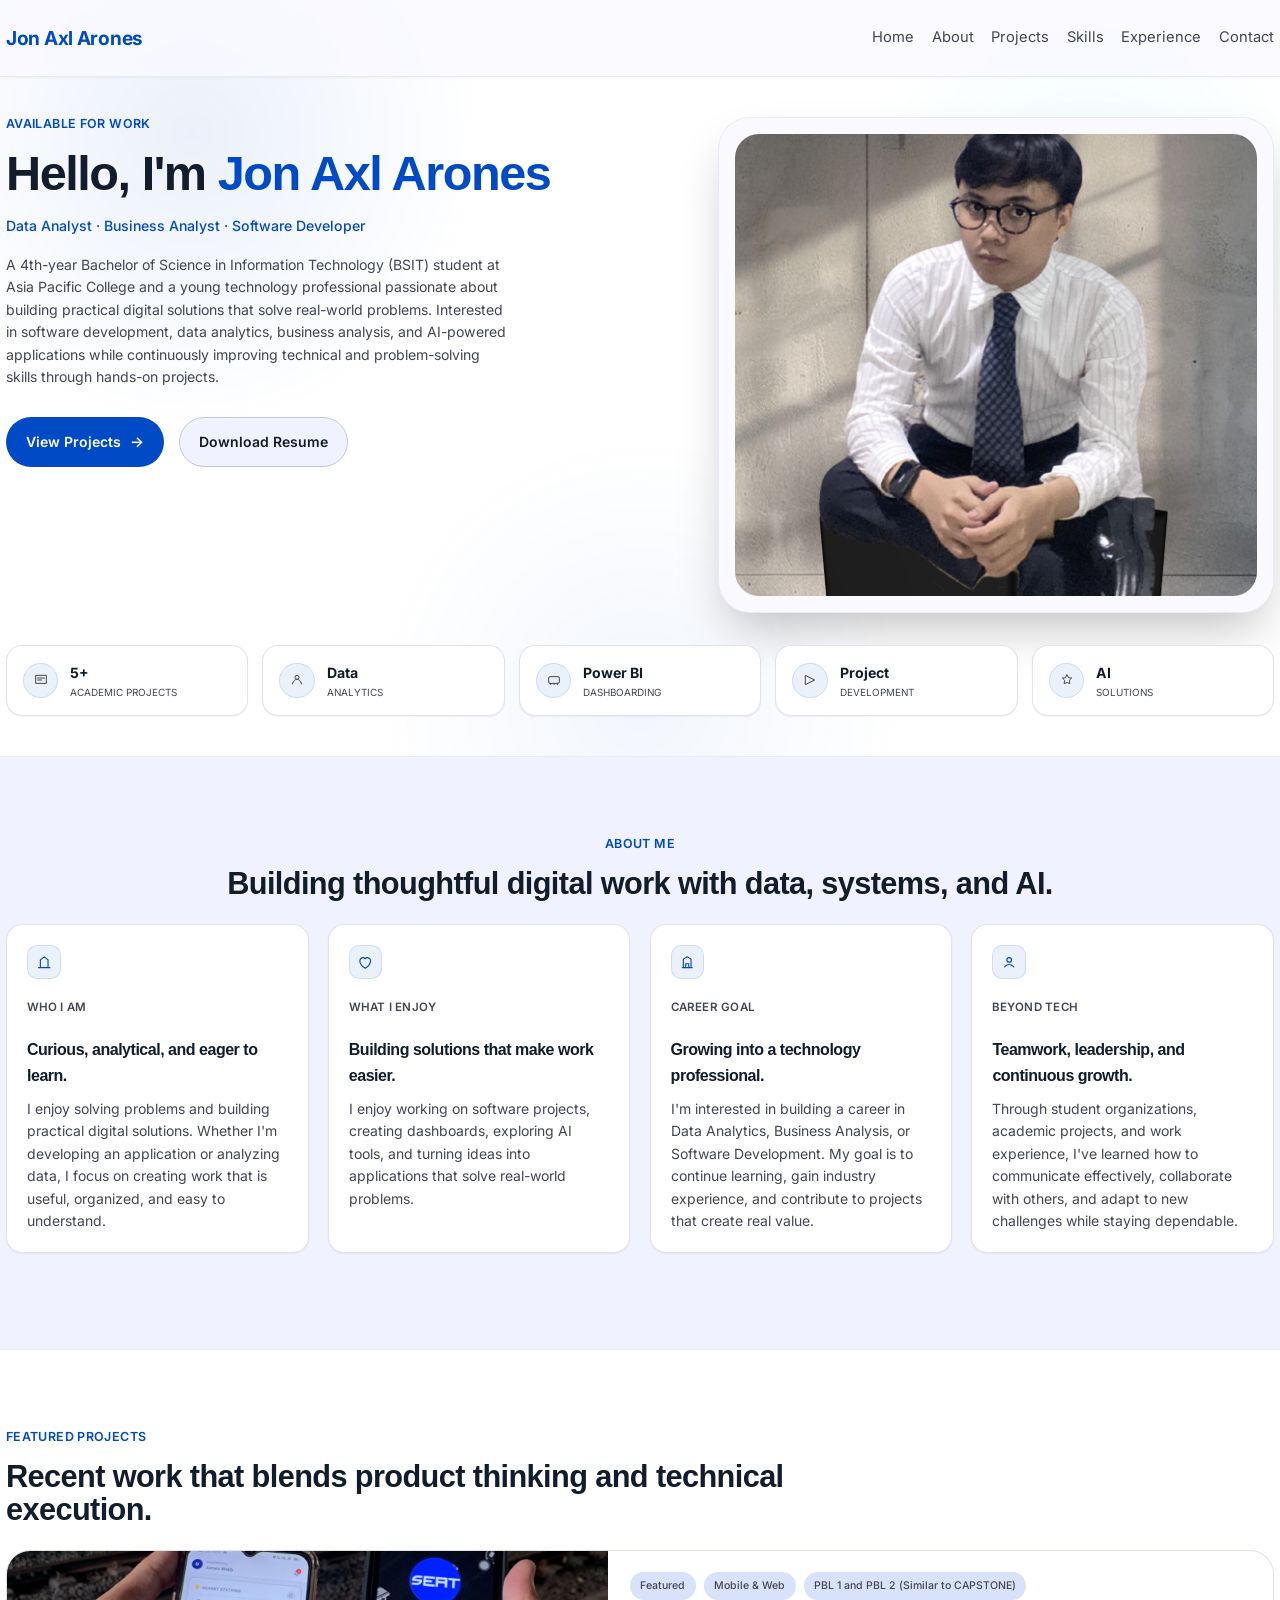
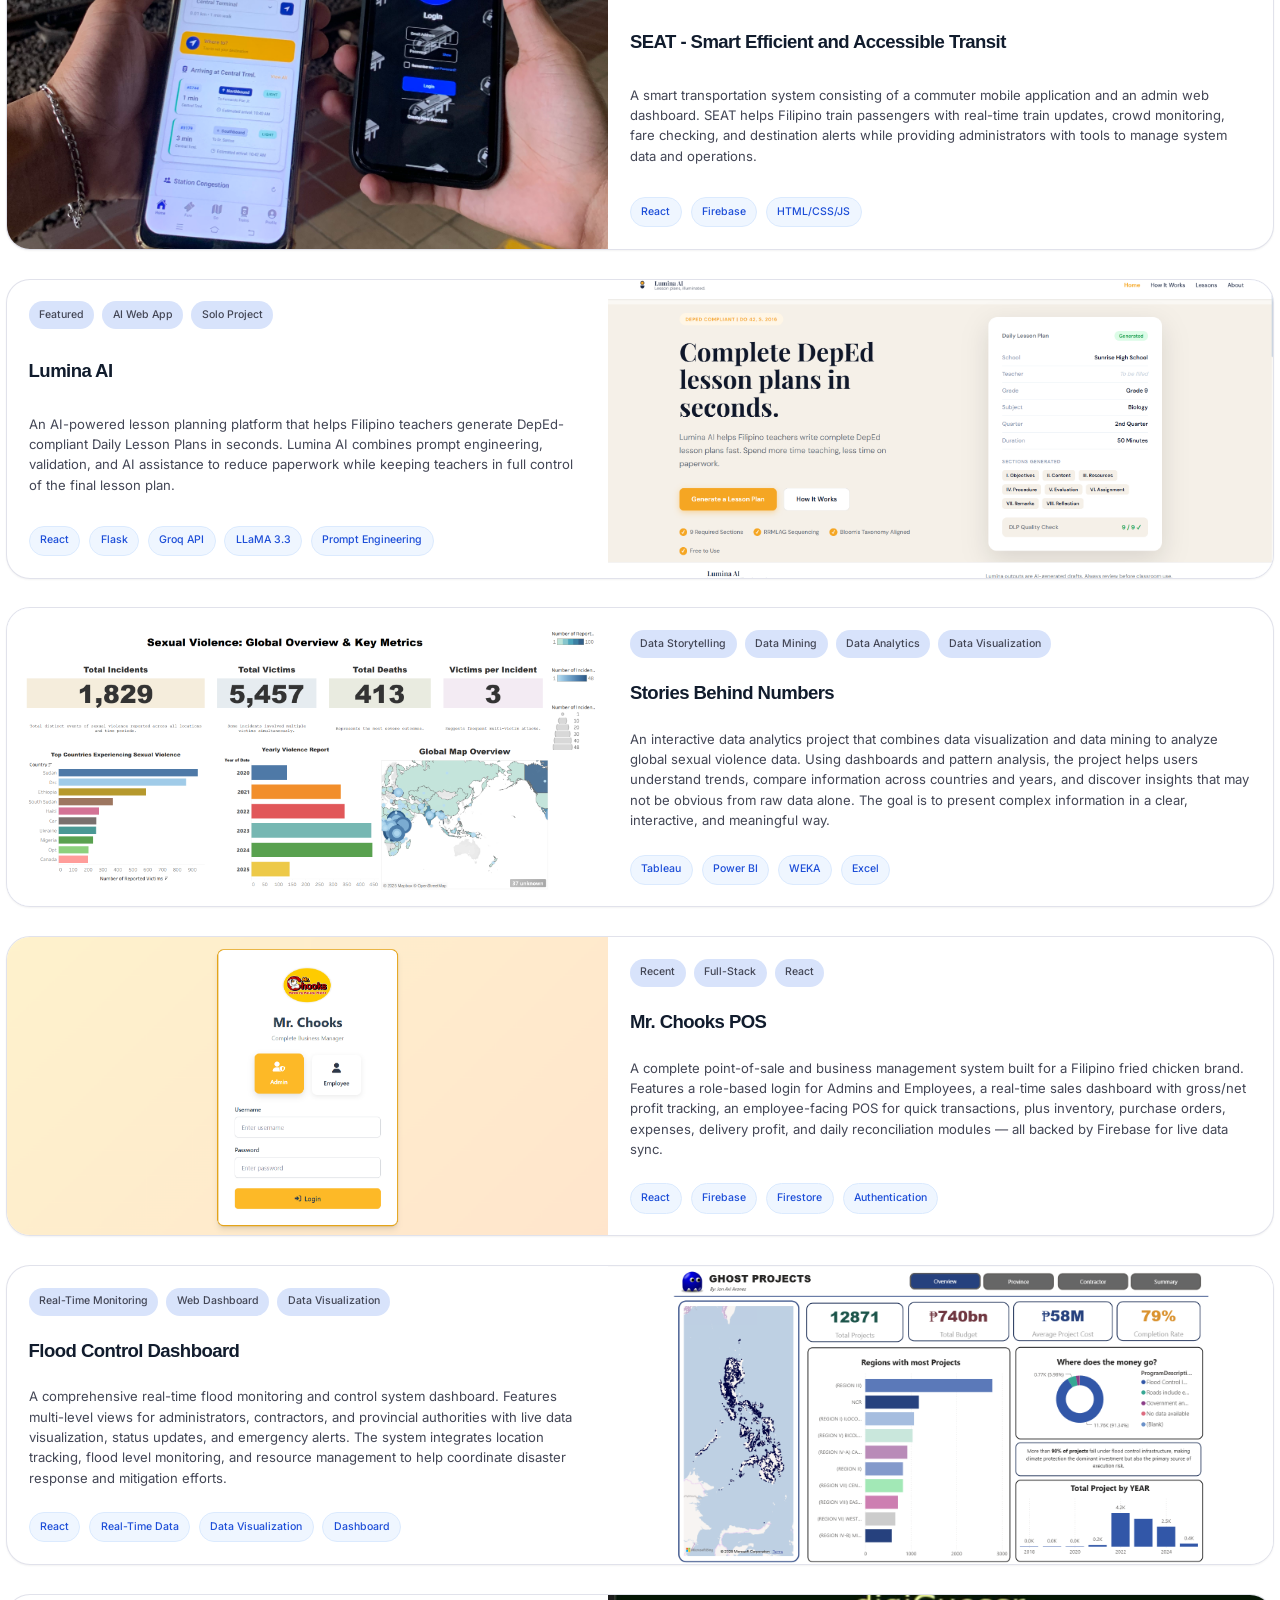
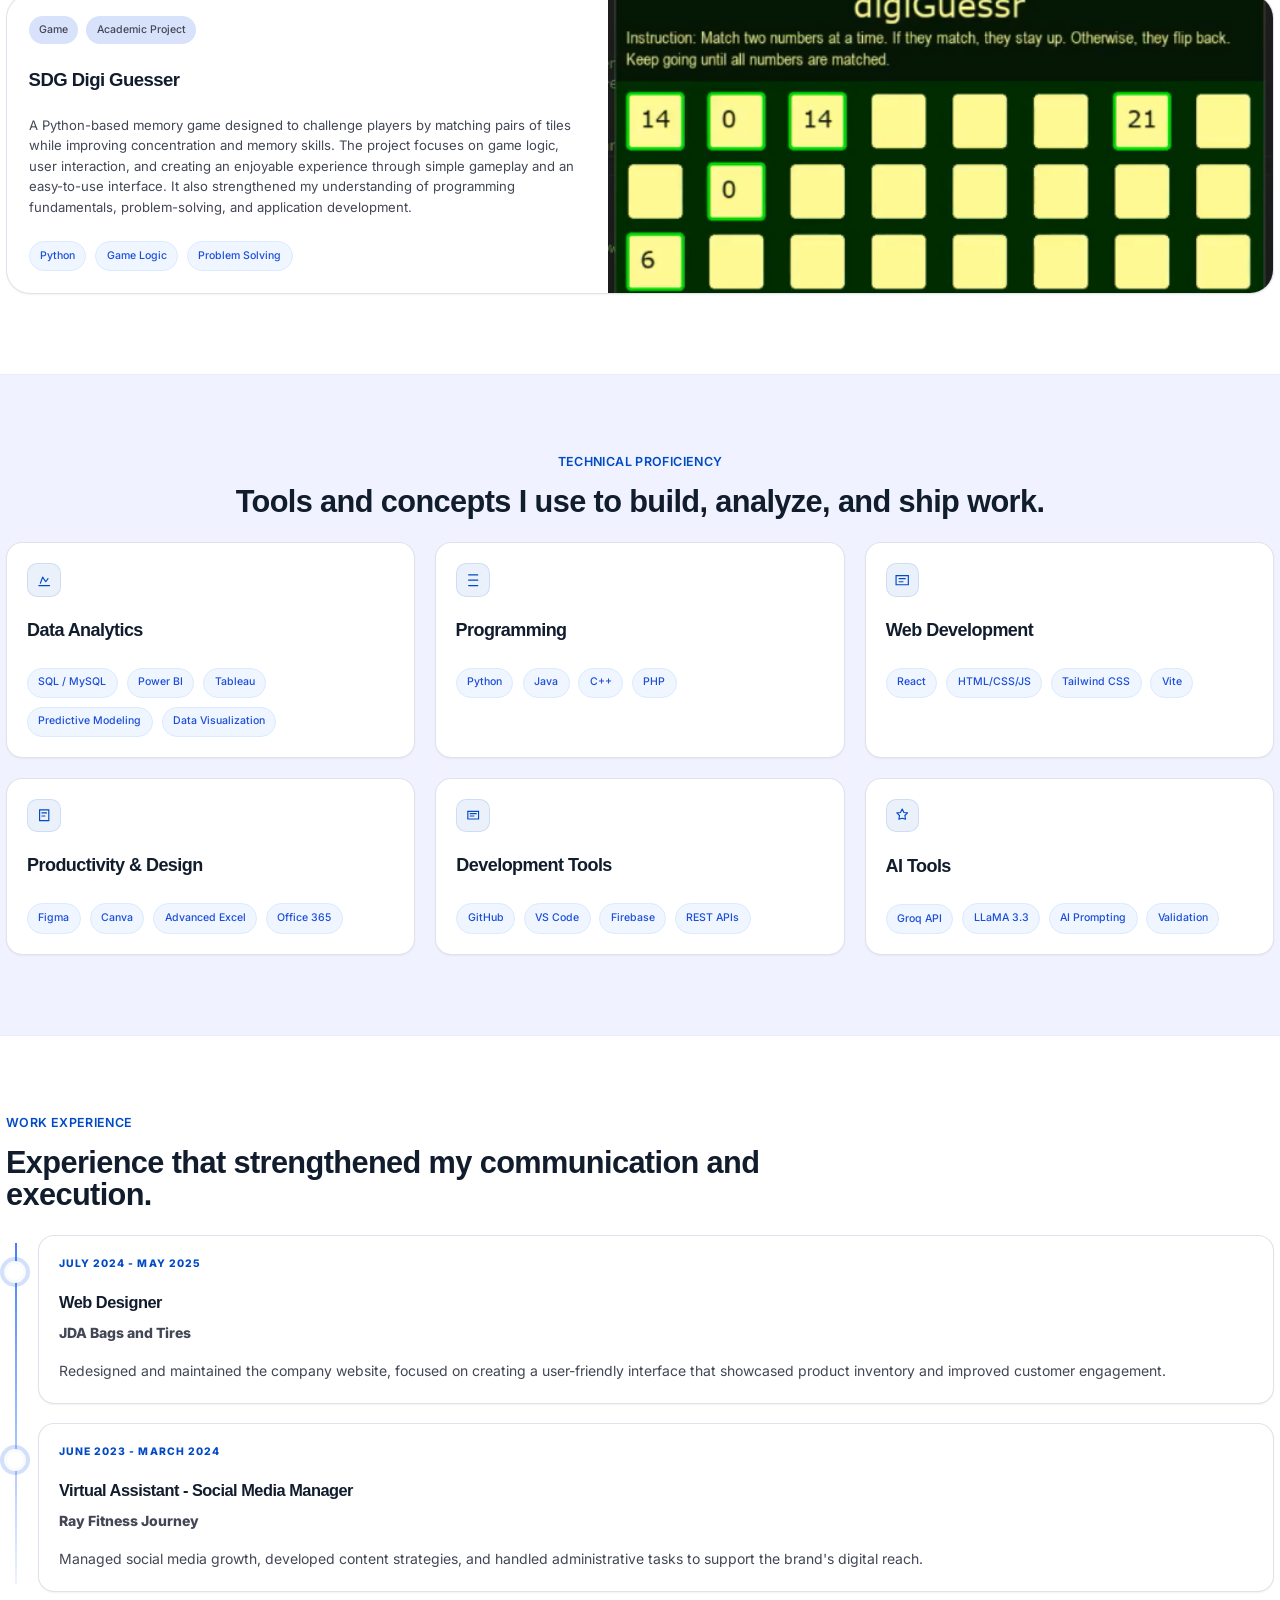
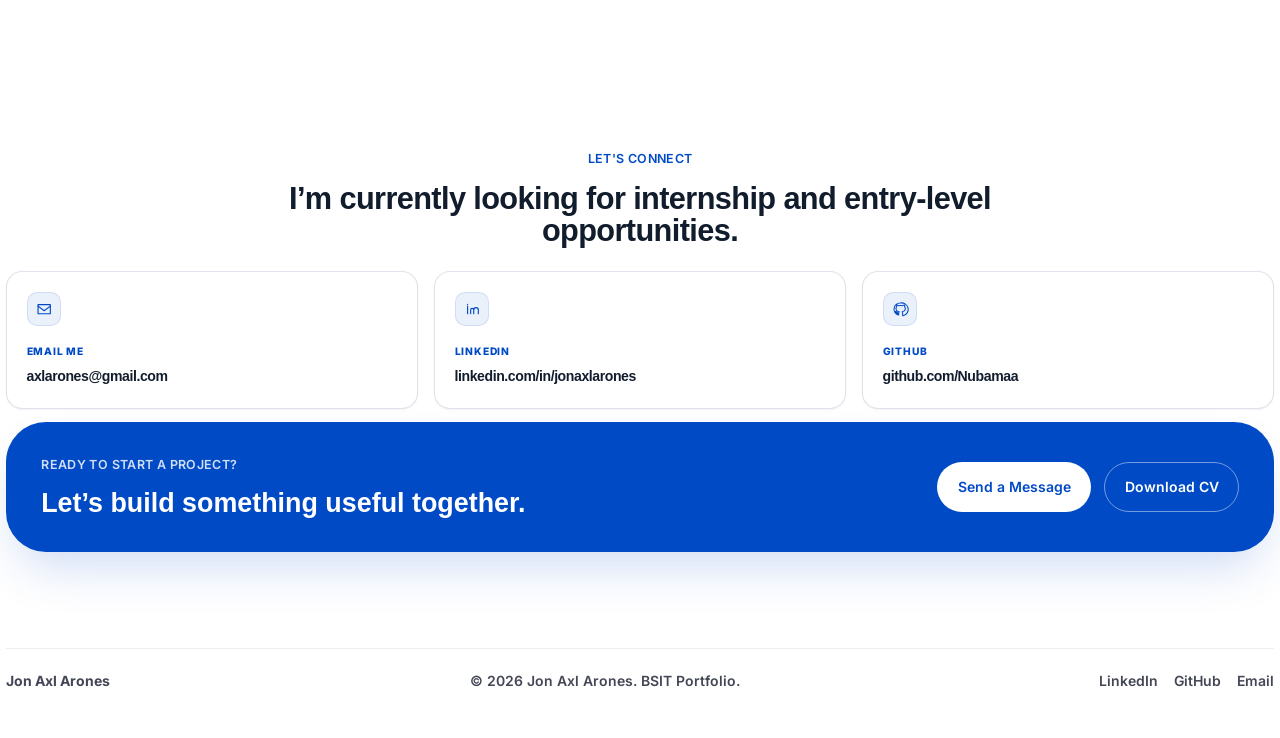
==== axlitoos/index.html @ c9c3e7b0 "Initial portfolio upload" ====
<html lang="en"><head>
    <meta charset="UTF-8">
    <meta name="viewport" content="width=device-width, initial-scale=1.0">
    <title>Jon Axl Arones | Portfolio</title>
    <meta name="description" content="Jon Axl Arones portfolio featuring projects, experience, skills, and contact details.">
    <link rel="preconnect" href="https://fonts.googleapis.com">
    <link rel="preconnect" href="https://fonts.gstatic.com" crossorigin="">
    <link href="https://fonts.googleapis.com/css2?family=Inter:wght@400;500;600;700;800&amp;display=swap" rel="stylesheet">
    <link rel="icon" href="data:image/svg+xml,&lt;svg xmlns='http://www.w3.org/2000/svg' viewBox='0 0 100 100'&gt;&lt;rect x='14' y='14' width='72' height='72' rx='18' fill='%23165dff'/&gt;&lt;path d='M32 62c0-11 7-19 18-19 8 0 15 4 18 11l-11 4c-1.2-3-3.9-5-7.8-5-5.8 0-9.7 4.4-9.7 9.9 0 5.7 4 9.8 10.2 9.8 3.7 0 6.9-1.5 8.8-4.6l10 4.8c-3.8 7-11.1 10.8-19.1 10.8-11.6 0-18.4-8.1-18.4-21.1z' fill='white'/&gt;&lt;/svg&gt;">
    <link rel="stylesheet" href="Layouts/styles.css?v=3">
    <style>
        .section {
            padding: 5rem 0 !important;
        }

        .hero {
            padding-top: 2.5rem !important;
            padding-bottom: 2.5rem !important;
        }

        .hero-stats .stat-card {
            flex-direction: row !important;
            align-items: center !important;
            gap: 0.75rem !important;
        }

        .hero-stats .mini-icon {
            margin: 0 !important;
            flex-shrink: 0 !important;
        }

        .hero-stats .mini-icon svg {
            width: 1rem !important;
            height: 1rem !important;
            display: block;
            margin: 0 auto;
            transform: translateY(0.50rem);
        }

        .info-card,
        .detail-panel,
        .skill-card,
        .contact-card {
            display: flex !important;
            flex-direction: column !important;
            align-items: flex-start !important;
        }

        .card-icon {
            width: 2.1rem !important;
            height: 2.1rem !important;
            border-radius: 10px !important;
            margin: 0 0 0.75rem 0 !important;
            align-self: flex-start !important;
        }

        .info-card .card-icon,
        .detail-panel .card-icon,
        .skill-card .card-icon,
        .contact-card .card-icon {
            margin-bottom: 0.75rem !important;
        }
    </style>
</head>
<body>
<div class="page-bg"></div>

<header class="site-header">
    <div class="container header-bar">
        <a class="brand" href="#home">Jon Axl Arones</a>
        <button class="menu-button" aria-label="Toggle navigation" aria-expanded="false" aria-controls="primary-nav">Menu</button>
        <nav class="site-nav" id="primary-nav">
            <a href="#home">Home</a>
            <a href="#about">About</a>
            <a href="#projects">Projects</a>
            <a href="#skills">Skills</a>
            <a href="#experience">Experience</a>
            <a href="#contact">Contact</a>
        </nav>
    </div>
</header>

<main>
    <section class="hero section" id="home">
        <div class="container hero-grid">
            <div class="hero-copy">
                <p class="eyebrow">Available for Work</p>
                <h1>Hello, I'm <span>Jon Axl Arones</span></h1>
                <p class="hero-track">Data Analyst · Business Analyst · Software Developer</p>
                <p class="hero-summary">A 4th-year Bachelor of Science in Information Technology (BSIT) student at Asia Pacific College and a young technology professional passionate about building practical digital solutions that solve real-world problems. Interested in software development, data analytics, business analysis, and AI-powered applications while continuously improving technical and problem-solving skills through hands-on projects.</p>
                <div class="hero-actions">
                    <a class="button button-primary" href="#projects">
                        <span>View Projects</span>
                        <span class="button-icon" aria-hidden="true">→</span>
                    </a>
                    <a class="button button-secondary" href="files/Arones, Jon Axl [Resume].pdf" target="_blank" rel="noreferrer">Download Resume</a>
                </div>
            </div>

            <div class="hero-visual">
                <div class="hero-photo-card">
                    <img src="assets/profile.png" alt="Portrait of Jon Axl Arones">
                </div>
            </div>
        </div>

        <div class="container hero-stats">
            <article class="stat-card">
                <span class="mini-icon" aria-hidden="true">
                    <svg viewBox="0 0 24 24"><path d="M4 5h16v12H4z" fill="none" stroke="currentColor" stroke-width="1.5"></path><path d="M7 9h10M7 12h6" stroke="currentColor" stroke-width="1.5" stroke-linecap="round"></path></svg>
                </span>
                <div class="stat-copy"><strong>5+</strong><span>Academic Projects</span></div>
            </article>
            <article class="stat-card">
                <span class="mini-icon" aria-hidden="true">
                    <svg viewBox="0 0 24 24"><path d="M5 18c2-5 4-7 7-7s5 2 7 7" fill="none" stroke="currentColor" stroke-width="1.5" stroke-linecap="round"></path><circle cx="12" cy="8" r="3" fill="none" stroke="currentColor" stroke-width="1.5"></circle></svg>
                </span>
                <div class="stat-copy"><strong>Data</strong><span>Analytics</span></div>
            </article>
            <article class="stat-card">
                <span class="mini-icon" aria-hidden="true">
                    <svg viewBox="0 0 24 24"><rect x="4" y="7" width="16" height="10" rx="2" fill="none" stroke="currentColor" stroke-width="1.5"></rect><path d="M7 17v2M12 17v2M17 17v2" stroke="currentColor" stroke-width="1.5" stroke-linecap="round"></path></svg>
                </span>
                <div class="stat-copy"><strong>Power BI</strong><span>Dashboarding</span></div>
            </article>
            <article class="stat-card">
                <span class="mini-icon" aria-hidden="true">
                    <svg viewBox="0 0 24 24"><path d="M5 19V5l14 7z" fill="none" stroke="currentColor" stroke-width="1.5" stroke-linejoin="round"></path></svg>
                </span>
                <div class="stat-copy"><strong>Project</strong><span>Development</span></div>
            </article>
            <article class="stat-card">
                <span class="mini-icon" aria-hidden="true">
                    <svg viewBox="0 0 24 24"><path d="M12 4l2.2 4.5L19 9l-3.5 3.4.8 4.9L12 15.9 7.7 17.3l.8-4.9L5 9l4.8-.5z" fill="none" stroke="currentColor" stroke-width="1.5" stroke-linejoin="round"></path></svg>
                </span>
                <div class="stat-copy"><strong>AI</strong><span>Solutions</span></div>
            </article>
        </div>
    </section>

    <section class="section section-muted" id="about">
        <div class="container">
            <div class="section-heading centered">
                <p class="eyebrow">About Me</p>
                <h2>Building thoughtful digital work with data, systems, and AI.</h2>
            </div>

            <div class="about-grid">
                <article class="info-card">
                    <span class="card-icon" aria-hidden="true"><svg viewBox="0 0 24 24"><path d="M4 19h16M7 19V9l5-4 5 4v10" fill="none" stroke="currentColor" stroke-width="1.5" stroke-linejoin="round"></path></svg></span>
                    <p class="card-kicker">Who I Am</p>
                    <h3>Curious, analytical, and eager to learn.</h3>
                    <p>I enjoy solving problems and building practical digital solutions. Whether I'm developing an application or analyzing data, I focus on creating work that is useful, organized, and easy to understand.</p>
                </article>
                <article class="info-card">
                    <span class="card-icon" aria-hidden="true"><svg viewBox="0 0 24 24"><path d="M12 20s-7-4.5-7-10a4 4 0 0 1 7-2.5A4 4 0 0 1 19 10c0 5.5-7 10-7 10z" fill="none" stroke="currentColor" stroke-width="1.5" stroke-linejoin="round"></path></svg></span>
                    <p class="card-kicker">What I Enjoy</p>
                    <h3>Building solutions that make work easier.</h3>
                    <p>I enjoy working on software projects, creating dashboards, exploring AI tools, and turning ideas into applications that solve real-world problems.</p>
                </article>
                <article class="info-card">
                    <span class="card-icon" aria-hidden="true"><svg viewBox="0 0 24 24"><path d="M5 19h14M7 19V8l5-3 5 3v11" fill="none" stroke="currentColor" stroke-width="1.5" stroke-linejoin="round"></path><path d="M10 19v-5h4v5" fill="none" stroke="currentColor" stroke-width="1.5" stroke-linecap="round"></path></svg></span>
                    <p class="card-kicker">Career Goal</p>
                    <h3>Growing into a technology professional.</h3>
                    <p>I'm interested in building a career in Data Analytics, Business Analysis, or Software Development. My goal is to continue learning, gain industry experience, and contribute to projects that create real value.</p>
                </article>
                <article class="info-card">
                    <span class="card-icon" aria-hidden="true"><svg viewBox="0 0 24 24"><path d="M6 18c2-2 4-3 6-3s4 1 6 3" fill="none" stroke="currentColor" stroke-width="1.5" stroke-linecap="round"></path><circle cx="12" cy="9" r="3" fill="none" stroke="currentColor" stroke-width="1.5"></circle></svg></span>
                    <p class="card-kicker">Beyond Tech</p>
                    <h3>Teamwork, leadership, and continuous growth.</h3>
                    <p>Through student organizations, academic projects, and work experience, I've learned how to communicate effectively, collaborate with others, and adapt to new challenges while staying dependable.</p>
                </article>
            </div>

        </div>
    </section>

    <section class="section" id="projects">
        <div class="container">
            <div class="section-heading section-heading-row">
                <div>
                    <p class="eyebrow">Featured Projects</p>
                    <h2>Recent work that blends product thinking and technical execution.</h2>
                </div>
            </div>

            <div class="project-stack">
                <article class="project-card">
                    <button class="project-media project-media-button project-media-seat" type="button" data-full-image="assets/project-seat.jpg" data-gallery="assets/project-seat.jpg,assets/SEAT_ADMIN_DASHBOARD.png,assets/SEAT_ADMIN_INSIGHTS.png,assets/SEAT_ADMIN_REPORTS.png,assets/SEAT_USERS_APP.png" aria-label="Open full SEAT project image">
                        <img src="assets/project-seat.jpg" alt="SEAT project preview">
                    </button>
                    <div class="project-body">
                        <div class="project-meta">
                            <span>Featured</span>
                            <span>Mobile & Web</span>
                            <span>PBL 1 and PBL 2 (Similar to CAPSTONE)</span>
                        </div>
                        <h3>SEAT - Smart Efficient and Accessible Transit</h3>
                        <p>A smart transportation system consisting of a commuter mobile application and an admin web dashboard. SEAT helps Filipino train passengers with real-time train updates, crowd monitoring, fare checking, and destination alerts while providing administrators with tools to manage system data and operations.</p>
                        <div class="tag-row">
                            <span class="pill">React</span>
                            <span class="pill">Firebase</span>
                            <span class="pill">HTML/CSS/JS</span>
                        </div>
                    </div>
                </article>

                <article class="project-card project-card-reverse">
                    <button class="project-media project-media-button" type="button" data-full-image="assets/lumina-ai.png" data-gallery="assets/lumina-ai.png,assets/LUMINA_AI.png,assets/LUMINA_AI_LESSON_PLAN.png,assets/LUMINA_AI_PROMPT.png,assets/LUMINA.mp4" aria-label="Open full Lumina AI project image">
                        <img src="assets/lumina-ai.png" alt="Lumina AI project preview">
                    </button>
                    <div class="project-body">
                        <div class="project-meta">
                            <span>Featured</span>
                            <span>AI Web App</span>
                            <span>Solo Project</span>
                        </div>
                        <h3>Lumina AI</h3>
                        <p>An AI-powered lesson planning platform that helps Filipino teachers generate DepEd-compliant Daily Lesson Plans in seconds. Lumina AI combines prompt engineering, validation, and AI assistance to reduce paperwork while keeping teachers in full control of the final lesson plan.</p>
                        <div class="tag-row">
                            <span class="pill">React</span>
                            <span class="pill">Flask</span>
                            <span class="pill">Groq API</span>
                            <span class="pill">LLaMA 3.3</span>
                            <span class="pill">Prompt Engineering</span>
                        </div>
                    </div>
                </article>

                <article class="project-card">
                    <button class="project-media project-media-button" type="button" data-full-image="assets/stories-behind-numbers.png" data-gallery="assets/stories-behind-numbers.png,assets/Stories Behind Numbers Page 2.png" aria-label="Open full Stories Behind Numbers project image">
                        <img src="assets/stories-behind-numbers.png" alt="Stories Behind Numbers dashboard preview">
                    </button>
                    <div class="project-body">
                        <div class="project-meta">
                            <span>Data Storytelling</span>
                            <span>Data Mining</span>
                            <span>Data Analytics</span>
                            <span>Data Visualization</span>
                        </div>
                        <h3>Stories Behind Numbers</h3>
                        <p>An interactive data analytics project that combines data visualization and data mining to analyze global sexual violence data. Using dashboards and pattern analysis, the project helps users understand trends, compare information across countries and years, and discover insights that may not be obvious from raw data alone. The goal is to present complex information in a clear, interactive, and meaningful way.</p>
                        <div class="tag-row">
                            <span class="pill">Tableau</span>
                            <span class="pill">Power BI</span>
                            <span class="pill">WEKA</span>
                            <span class="pill">Excel</span>
                        </div>
                    </div>
                </article>

                <article class="project-card">
                    <button class="project-media project-media-button" type="button" data-full-image="assets/mr-chooks.png" data-gallery="assets/mr-chooks.png,assets/MR. CHOOKS ADMIN.png,assets/MR. CHOOKS EMPLOYEE POS.png" aria-label="Open full Mr. Chooks POS project image">
                        <img src="assets/mr-chooks.png" alt="Mr. Chooks POS login preview">
                    </button>
                    <div class="project-body">
                        <div class="project-meta">
                            <span>Recent</span>
                            <span>Full-Stack</span>
                            <span>React</span>
                        </div>
                        <h3>Mr. Chooks POS</h3>
                        <p>A complete point-of-sale and business management system built for a Filipino fried chicken brand. Features a role-based login for Admins and Employees, a real-time sales dashboard with gross/net profit tracking, an employee-facing POS for quick transactions, plus inventory, purchase orders, expenses, delivery profit, and daily reconciliation modules — all backed by Firebase for live data sync.</p>
                        <div class="tag-row">
                            <span class="pill">React</span>
                            <span class="pill">Firebase</span>
                            <span class="pill">Firestore</span>
                            <span class="pill">Authentication</span>
                        </div>
                    </div>
                </article>

                <article class="project-card project-card-reverse">
                    <button class="project-media project-media-button" type="button" data-full-image="assets/FLOOD_CONTROL_DASHBOARD.png" data-gallery="assets/FLOOD_CONTROL_DASHBOARD.png,assets/FLOOD_CONTROL_DASHBOARD_SUMMARY.png,assets/FLOOD_CONTROL_DASHBOARD_PROVINCE.png,assets/FLOOD_CONTROL_DASHBOARD_CONTRACTORS.png,assets/FLOOD_CONTROL_DASHBOARD_DEMO.mp4" aria-label="Open full Flood Control Dashboard project image">
                        <img src="assets/FLOOD_CONTROL_DASHBOARD.png" alt="Flood Control Dashboard preview">
                    </button>
                    <div class="project-body">
                        <div class="project-meta">
                            <span>Real-Time Monitoring</span>
                            <span>Web Dashboard</span>
                            <span>Data Visualization</span>
                        </div>
                        <h3>Flood Control Dashboard</h3>
                        <p>A comprehensive real-time flood monitoring and control system dashboard. Features multi-level views for administrators, contractors, and provincial authorities with live data visualization, status updates, and emergency alerts. The system integrates location tracking, flood level monitoring, and resource management to help coordinate disaster response and mitigation efforts.</p>
                        <div class="tag-row">
                            <span class="pill">React</span>
                            <span class="pill">Real-Time Data</span>
                            <span class="pill">Data Visualization</span>
                            <span class="pill">Dashboard</span>
                        </div>
                    </div>
                </article>

                <article class="project-card project-card-reverse">
                    <button class="project-media project-media-button" type="button" data-full-image="assets/digiGuesser.png" aria-label="Open full SDG Digi Guesser project image">
                        <img src="assets/digiGuesser.png" alt="SDG Digi Guesser preview">
                    </button>
                    <div class="project-body">
                        <div class="project-meta">
                            <span>Game</span>
                            <span>Academic Project</span>
                        </div>
                        <h3>SDG Digi Guesser</h3>
                        <p>A Python-based memory game designed to challenge players by matching pairs of tiles while improving concentration and memory skills. The project focuses on game logic, user interaction, and creating an enjoyable experience through simple gameplay and an easy-to-use interface. It also strengthened my understanding of programming fundamentals, problem-solving, and application development.</p>
                        <div class="tag-row">
                            <span class="pill">Python</span>
                            <span class="pill">Game Logic</span>
                            <span class="pill">Problem Solving</span>
                        </div>
                    </div>
                </article>
            </div>
        </div>
    </section>

    <section class="section section-muted" id="skil    ls">
        <div class="container">
            <div class="section-heading centered">
                <p class="eyebrow">Technical Proficiency</p>
                <h2>Tools and concepts I use to build, analyze, and ship work.</h2>
            </div>

            <div class="skills-grid">
                <article class="skill-card">
                    <span class="card-icon" aria-hidden="true"><svg viewBox="0 0 24 24"><path d="M5 19h14M7 16l3-8 4 6 3-4" fill="none" stroke="currentColor" stroke-width="1.5" stroke-linecap="round" stroke-linejoin="round"></path></svg></span>
                    <h3>Data Analytics</h3>
                    <div class="tag-row">
                        <span class="pill">SQL / MySQL</span>
                        <span class="pill">Power BI</span>
                        <span class="pill">Tableau</span>
                        <span class="pill">Predictive Modeling</span>
                        <span class="pill">Data Visualization</span>
                    </div>
                </article>
                <article class="skill-card">
                    <span class="card-icon" aria-hidden="true"><svg viewBox="0 0 24 24"><path d="M6 5h12M6 12h12M6 19h12" fill="none" stroke="currentColor" stroke-width="1.5" stroke-linecap="round"></path></svg></span>
                    <h3>Programming</h3>
                    <div class="tag-row">
                        <span class="pill">Python</span>
                        <span class="pill">Java</span>
                        <span class="pill">C++</span>
                        <span class="pill">PHP</span>
                    </div>
                </article>
                <article class="skill-card">
                    <span class="card-icon" aria-hidden="true"><svg viewBox="0 0 24 24"><path d="M4 6h16v12H4z" fill="none" stroke="currentColor" stroke-width="1.5"></path><path d="M8 10h8M8 14h5" stroke="currentColor" stroke-width="1.5" stroke-linecap="round"></path></svg></span>
                    <h3>Web Development</h3>
                    <div class="tag-row">
                        <span class="pill">React</span>
                        <span class="pill">HTML/CSS/JS</span>
                        <span class="pill">Tailwind CSS</span>
                        <span class="pill">Vite</span>
                    </div>
                </article>
                <article class="skill-card">
                    <span class="card-icon" aria-hidden="true"><svg viewBox="0 0 24 24"><path d="M6 5h12v14H6z" fill="none" stroke="currentColor" stroke-width="1.5"></path><path d="M9 9h6M9 13h4" stroke="currentColor" stroke-width="1.5" stroke-linecap="round"></path></svg></span>
                    <h3>Productivity &amp; Design</h3>
                    <div class="tag-row">
                        <span class="pill">Figma</span>
                        <span class="pill">Canva</span>
                        <span class="pill">Advanced Excel</span>
                        <span class="pill">Office 365</span>
                    </div>
                </article>
                <article class="skill-card">
                    <span class="card-icon" aria-hidden="true"><svg viewBox="0 0 24 24"><path d="M5 7h14v10H5z" fill="none" stroke="currentColor" stroke-width="1.5"></path><path d="M8 10h8M8 13h5" stroke="currentColor" stroke-width="1.5" stroke-linecap="round"></path></svg></span>
                    <h3>Development Tools</h3>
                    <div class="tag-row">
                        <span class="pill">GitHub</span>
                        <span class="pill">VS Code</span>
                        <span class="pill">Firebase</span>
                        <span class="pill">REST APIs</span>
                    </div>
                </article>
                <article class="skill-card">
                    <span class="card-icon" aria-hidden="true"><svg viewBox="0 0 24 24"><path d="M12 4l2.2 4.5L19 9l-3.5 3.4.8 4.9L12 15.9 7.7 17.3l.8-4.9L5 9l4.8-.5z" fill="none" stroke="currentColor" stroke-width="1.5" stroke-linejoin="round"></path></svg></span>
                    <h3>AI Tools</h3>
                    <div class="tag-row">
                        <span class="pill">Groq API</span>
                        <span class="pill">LLaMA 3.3</span>
                        <span class="pill">AI Prompting</span>
                        <span class="pill">Validation</span>
                    </div>
                </article>
            </div>
        </div>
    </section>

    <section class="section" id="experience">
        <div class="container">
            <div class="section-heading">
                <p class="eyebrow">Work Experience</p>
                <h2>Experience that strengthened my communication and execution.</h2>
            </div>

            <div class="timeline">
                <article class="timeline-item">
                    <span class="timeline-date">July 2024 - May 2025</span>
                    <h3>Web Designer</h3>
                    <p class="timeline-company">JDA Bags and Tires</p>
                    <p>Redesigned and maintained the company website, focused on creating a user-friendly interface that showcased product inventory and improved customer engagement.</p>
                </article>
                <article class="timeline-item">
                    <span class="timeline-date">June 2023 - March 2024</span>
                    <h3>Virtual Assistant - Social Media Manager</h3>
                    <p class="timeline-company">Ray Fitness Journey</p>
                    <p>Managed social media growth, developed content strategies, and handled administrative tasks to support the brand's digital reach.</p>
                </article>
            </div>
        </div>
    </section>

    <section class="section section-contact" id="contact">
        <div class="container">
            <div class="section-heading centered">
                <p class="eyebrow">Let's Connect</p>
                <h2>I’m currently looking for internship and entry-level opportunities.</h2>
            </div>

            <div class="contact-grid">
                <a class="contact-card" href="mailto:axlarones@gmail.com">
                    <span class="card-icon" aria-hidden="true"><svg viewBox="0 0 24 24"><path d="M4 6h16v12H4z" fill="none" stroke="currentColor" stroke-width="1.5" stroke-linejoin="round"></path><path d="M4 8l8 6 8-6" fill="none" stroke="currentColor" stroke-width="1.5" stroke-linecap="round" stroke-linejoin="round"></path></svg></span>
                    <span class="contact-label">Email Me</span>
                    <strong>axlarones@gmail.com</strong>
                </a>
                <a class="contact-card" href="www.linkedin.com/in/axlitoos" target="_blank" rel="noreferrer">
                    <span class="card-icon" aria-hidden="true"><svg viewBox="0 0 24 24"><path d="M6 8v10M6 5.5v.5M10 18v-5a2 2 0 0 1 4 0v5M14 13.5c0-1.9 1-3.5 3-3.5 2.1 0 3 1.6 3 3.5V18" fill="none" stroke="currentColor" stroke-width="1.5" stroke-linecap="round" stroke-linejoin="round"></path></svg></span>
                    <span class="contact-label">LinkedIn</span>
                    <strong>linkedin.com/in/jonaxlarones</strong>
                </a>
                <a class="contact-card" href="https://github.com/Nubamaa" target="_blank" rel="noreferrer">
                    <span class="card-icon" aria-hidden="true"><svg viewBox="0 0 24 24"><path d="M12 4a8 8 0 0 0-2.5 15.6c.4.1.6-.2.6-.4v-1.4c-2.6.6-3.1-1.1-3.1-1.1-.4-.9-1-1.2-1-1.2-.8-.6.1-.6.1-.6.9.1 1.4.9 1.4.9.8 1.4 2.1 1 2.6.8.1-.6.3-1 .6-1.2-2.1-.2-4.2-1-4.2-4.5 0-1 .4-1.8 1-2.4-.1-.2-.4-1 .1-2 0 0 .8-.3 2.6.9a9 9 0 0 1 4.8 0c1.8-1.2 2.6-.9 2.6-.9.5 1 .2 1.8.1 2 .6.6 1 1.4 1 2.4 0 3.5-2.1 4.3-4.2 4.5.3.3.7.9.7 1.9v2.9c0 .2.2.5.6.4A8 8 0 0 0 12 4z" fill="none" stroke="currentColor" stroke-width="1.4" stroke-linejoin="round"></path></svg></span>
                    <span class="contact-label">GitHub</span>
                    <strong>github.com/Nubamaa</strong>
                </a>
            </div>

            <div class="cta-banner">
                <div>
                    <p class="eyebrow eyebrow-light">Ready to start a project?</p>
                    <h3>Let’s build something useful together.</h3>
                </div>
                <div class="cta-actions">
                    <a class="button button-light" href="mailto:axlarones@gmail.com">Send a Message</a>
                    <a class="button button-outline-light" href="files/Arones, Jon Axl [Resume].pdf" target="_blank" rel="noreferrer">Download CV</a>
                </div>
            </div>
        </div>
    </section>
</main>

<footer class="site-footer">
    <div class="container footer-bar">
        <strong>Jon Axl Arones</strong>
        <p>© 2026 Jon Axl Arones. BSIT Portfolio.</p>
        <div class="footer-links">
            <a href="https://www.linkedin.com/in/jonaxlarones" target="_blank" rel="noreferrer">LinkedIn</a>
            <a href="https://github.com/Nubamaa" target="_blank" rel="noreferrer">GitHub</a>
            <a href="mailto:axlarones@gmail.com">Email</a>
        </div>
    </div>
</footer>

<div class="image-modal" id="imageModal" aria-hidden="true">
    <button class="image-modal-backdrop" type="button" aria-label="Close image preview"></button>
    <div class="image-modal-dialog" role="dialog" aria-modal="true" aria-label="Project image preview">
        <button class="image-modal-close" type="button" aria-label="Close image preview">Close</button>
        <button class="image-modal-nav image-modal-nav-prev" type="button" aria-label="Previous image">&#10094;</button>
        <div class="image-modal-media">
            <img id="imageModalImg" alt="Project image preview">
            <video id="imageModalVideo" controls playsinline preload="metadata" hidden></video>
        </div>
        <button class="image-modal-nav image-modal-nav-next" type="button" aria-label="Next image">&#10095;</button>
    </div>
</div>

<script>
    const menuButton = document.querySelector('.menu-button');
    const siteNav = document.querySelector('.site-nav');
    const imageModal = document.getElementById('imageModal');
    const imageModalImg = document.getElementById('imageModalImg');
    const imageModalVideo = document.getElementById('imageModalVideo');
    const projectImageButtons = document.querySelectorAll('.project-media-button');
    const imageModalBackdrop = document.querySelector('.image-modal-backdrop');
    const imageModalClose = document.querySelector('.image-modal-close');
    const imageModalNavPrev = document.querySelector('.image-modal-nav-prev');
    const imageModalNavNext = document.querySelector('.image-modal-nav-next');
    const imageModalState = {
        images: [],
        index: 0
    };

    const closeImageModal = () => {
        if (!imageModal) {
            return;
        }
        if (imageModalVideo) {
            imageModalVideo.pause();
            imageModalVideo.removeAttribute('src');
            imageModalVideo.load();
            imageModalVideo.hidden = true;
        }
        if (imageModalImg) {
            imageModalImg.removeAttribute('src');
            imageModalImg.hidden = false;
        }
        imageModal.classList.remove('is-open');
        imageModal.setAttribute('aria-hidden', 'true');
        imageModalState.images = [];
        imageModalState.index = 0;
    };

    const updateImageModalNavigation = () => {
        if (!imageModalNavPrev || !imageModalNavNext) {
            return;
        }
        const showNavigation = imageModalState.images.length > 1;
        imageModalNavPrev.style.display = showNavigation ? 'inline-flex' : 'none';
        imageModalNavNext.style.display = showNavigation ? 'inline-flex' : 'none';
    };

    const showImageModalItem = (index) => {
        if (!imageModal || !imageModalImg) {
            return;
        }
        if (!imageModalState.images.length) {
            return;
        }
        imageModalState.index = index;
        const item = imageModalState.images[index];
        const isVideo = typeof item.src === 'string' && item.src.toLowerCase().endsWith('.mp4');

        if (isVideo) {
            if (imageModalVideo) {
                imageModalVideo.src = item.src;
                imageModalVideo.hidden = false;
                imageModalVideo.style.display = 'block';
                imageModalVideo.load();
            }
            imageModalImg.hidden = true;
            imageModalImg.style.display = 'none';
            imageModalImg.removeAttribute('src');
        } else {
            imageModalImg.src = item.src;
            imageModalImg.alt = item.alt || 'Project image preview';
            imageModalImg.classList.remove('is-cropped');
            imageModalImg.style.objectPosition = 'center center';
            imageModalImg.hidden = false;
            imageModalImg.style.display = 'block';
            if (imageModalVideo) {
                imageModalVideo.pause();
                imageModalVideo.removeAttribute('src');
                imageModalVideo.hidden = true;
                imageModalVideo.style.display = 'none';
                imageModalVideo.load();
            }
        }
        imageModal.classList.add('is-open');
        imageModal.setAttribute('aria-hidden', 'false');
        updateImageModalNavigation();
    };

    const openImageModal = (src, alt, options = {}) => {
        if (!imageModal || !imageModalImg) {
            return;
        }
        const images = options.images && options.images.length
            ? options.images
            : [{ src, alt }];
        imageModalState.images = images;
        imageModalState.index = 0;
        showImageModalItem(0);
    };

    const showNextImage = () => {
        if (!imageModalState.images.length) {
            return;
        }
        const nextIndex = (imageModalState.index + 1) % imageModalState.images.length;
        showImageModalItem(nextIndex);
    };

    const showPreviousImage = () => {
        if (!imageModalState.images.length) {
            return;
        }
        const previousIndex = (imageModalState.index - 1 + imageModalState.images.length) % imageModalState.images.length;
        showImageModalItem(previousIndex);
    };

    if (menuButton && siteNav) {
        menuButton.addEventListener('click', () => {
            const isOpen = siteNav.classList.toggle('is-open');
            menuButton.setAttribute('aria-expanded', String(isOpen));
        });

        siteNav.querySelectorAll('a').forEach((link) => {
            link.addEventListener('click', () => {
                siteNav.classList.remove('is-open');
                menuButton.setAttribute('aria-expanded', 'false');
            });
        });
    }

    projectImageButtons.forEach((button) => {
        button.addEventListener('click', () => {
            const image = button.querySelector('img');
            const imageAlt = image ? image.alt : 'Project image preview';
            const galleryValue = button.dataset.gallery || button.dataset.images;
            const imageSources = galleryValue
                ? galleryValue.split(',').map((value) => value.trim()).filter(Boolean).map((src) => ({ src, alt: imageAlt }))
                : [];
            openImageModal(
                button.dataset.fullImage || image?.getAttribute('src') || '',
                imageAlt,
                { images: imageSources.length ? imageSources : [{ src: button.dataset.fullImage || image?.getAttribute('src') || '', alt: imageAlt }] }
            );
        });
    });

    if (imageModalBackdrop) {
        imageModalBackdrop.addEventListener('click', closeImageModal);
    }

    if (imageModalClose) {
        imageModalClose.addEventListener('click', closeImageModal);
    }

    if (imageModalNavPrev) {
        imageModalNavPrev.addEventListener('click', showPreviousImage);
    }

    if (imageModalNavNext) {
        imageModalNavNext.addEventListener('click', showNextImage);
    }

    document.addEventListener('keydown', (event) => {
        if (event.key === 'Escape') {
            closeImageModal();
        } else if (event.key === 'ArrowRight') {
            showNextImage();
        } else if (event.key === 'ArrowLeft') {
            showPreviousImage();
        }
    });
</script>

<script>
    (function() {
        if (!window.EventSource) return;

        var source = new EventSource('/livereload');
        source.onmessage = function(event) {
            if (event.data !== 'reload') return;

            // Force reload of local images by appending a cache-busting param
            document.querySelectorAll('img').forEach(function(img) {
                try {
                    var src = img.getAttribute('src');
                    if (!src) return;
                    // only cache-bust same-origin or relative URLs
                    if (/^https?:\/\//i.test(src) && src.indexOf(window.location.origin) !== 0) return;
                    var u = new URL(src, window.location.href);
                    u.searchParams.set('_lr', Date.now());
                    img.src = u.toString();
                } catch (e) {
                    // ignore
                }
            });

            // Then navigate to the page with a cache-busting param to force reload of other assets
            try {
                var pageUrl = new URL(window.location.href);
                pageUrl.searchParams.set('_lr', Date.now());
                window.location.href = pageUrl.toString();
            } catch (e) {
                window.location.reload();
            }
        };

        source.onerror = function() {
            console.warn('Live reload connection lost.');
        };
    })();
</script>
</body></html>
---- axlitoos/Layouts/styles.css ----
* {
    box-sizing: border-box;
    margin: 0;
    padding: 0;
}

:root {
    --bg: #f8fafc;
    --bg-alt: #f0f3ff;
    --surface: #ffffff;
    --surface-strong: #f9f9ff;
    --text: #111c2d;
    --muted: #434655;
    --line: rgba(195, 198, 215, 0.3);
    --primary: #004ac6;
    --primary-dark: #003aa0;
    --shadow: 0 1px 2px rgba(0, 0, 0, 0.05);
    --radius-xl: 40px;
    --radius-lg: 24px;
    --radius-md: 16px;
    --radius-sm: 12px;
}
html {
    scroll-behavior: smooth;
}

body {
    font-family: 'Inter', sans-serif;
    color: var(--text);
    margin: 0 0 0.85rem 0;
    font-size: 14px;
    line-height: 1.6;
    overflow-x: hidden;
}

img {
    display: block;
    max-width: 100%;
}

a {
    color: inherit;
    text-decoration: none;
}

.container {
    width: min(1280px, calc(100% - 0.75rem));
    margin: 0 auto;
}

.page-bg {
    position: fixed;
    inset: 0;
    pointer-events: none;
    z-index: 0;
    background: radial-gradient(circle at 15% 15%, rgba(0, 74, 198, 0.08), transparent 22%),
                radial-gradient(circle at 85% 22%, rgba(87, 223, 254, 0.08), transparent 18%),
                radial-gradient(circle at 50% 78%, rgba(0, 74, 198, 0.05), transparent 28%);
}

.site-header,
.section,
.site-footer {
    position: relative;
    z-index: 1;
}

.site-header {
    position: sticky;
    top: 0;
    backdrop-filter: blur(6px);
    background: rgba(249, 249, 255, 0.8);
    border-bottom: 1px solid rgba(195, 198, 215, 0.3);
    box-shadow: 0 1px 2px rgba(0, 0, 0, 0.05);
    z-index: 20;
}
.section {
    padding: 5rem 0;
    scroll-margin-top: 7.5rem;
}
.hero {
    padding-top: 2.5rem;
    padding-bottom: 2.5rem;
}

.header-bar {
    min-height: 76px;
    display: flex;
    align-items: center;
    gap: 1rem;
}

.brand {
    font-family: 'Inter', sans-serif;
    font-size: 1.2rem;
    font-weight: 700;
    letter-spacing: -0.015em;
    white-space: nowrap;
    color: var(--primary);
}

.site-nav {
    margin-left: auto;
    display: flex;
    align-items: center;
    gap: 1.1rem;
    color: var(--muted);
    font-weight: 400;
}

.site-nav a {
    font-size: 0.92rem;
}

.site-nav a {
    position: relative;
    padding: 0.35rem 0;
}

.site-nav a::after {
    content: '';
    position: absolute;
    left: 0;
    bottom: 0;
    width: 100%;
    height: 2px;
    background: var(--primary);
    transform: scaleX(0);
    transform-origin: left;
    transition: transform 0.2s ease;
}

.site-nav a:hover,
.site-nav a:focus-visible {
    color: var(--text);
}

.site-nav a:hover::after,
.site-nav a:focus-visible::after {
    transform: scaleX(1);
}

.menu-button {
    display: none;
    margin-left: auto;
    border: 1px solid var(--line);
    background: var(--surface-strong);
    color: var(--text);
    border-radius: 999px;
    padding: 0.55rem 0.9rem;
    font: inherit;
    font-weight: 600;
}
.info-card,
.detail-panel,
.skill-card,
.timeline-item,
.contact-card {
    display: flex;
    flex-direction: column;
    align-items: flex-start;
    gap: 0.45rem;
    padding: 1.25rem;
    background: var(--surface);
    border: 1px solid rgba(195, 198, 215, 0.5);
    border-radius: var(--radius-md);
    box-shadow: var(--shadow);
    backdrop-filter: blur(12px);
}

.section-muted {
    background: var(--bg-alt);
    border-top: 1px solid rgba(195, 198, 215, 0.18);
    border-bottom: 1px solid rgba(195, 198, 215, 0.18);
}

.eyebrow {
    line-height: 1.2;
    align-items: center;
    gap: 0.5rem;
    color: var(--primary);
    font-size: 0.78rem;
    font-weight: 600;
    letter-spacing: 0.03em;
    text-transform: uppercase;
    margin-bottom: 1rem;
}

.eyebrow::before {
    content: '';
    width: 2rem;
    height: 2px;
    background: currentColor;
    border-radius: 999px;
}

.eyebrow-light {
    color: rgba(255, 255, 255, 0.82);
}

.section-heading {
    max-width: 860px;
    margin-bottom: 1.5rem;
}

.section-heading.centered {
    text-align: center;
    margin-left: auto;
    margin-right: auto;
}

.section-heading-row {
    display: flex;
    justify-content: space-between;
    align-items: end;
    gap: 1rem;
}

.section-heading h2,
.hero-copy h1,
.cta-banner h3 {
    font-family: 'Space Grotesk', sans-serif;
    line-height: 1.05;
}

.section-heading h2 {
    font-size: clamp(1.45rem, 2.4vw, 1.95rem);
    letter-spacing: -0.02em;
}

.section-link {
    color: var(--primary);
    font-weight: 800;
}

.hero {
    padding-top: 2rem;
}

.hero-grid {
    display: grid;
    grid-template-columns: 1.1fr 0.9fr;
    gap: 2rem;
    align-items: start;
}

.hero-copy h1 {
    font-size: clamp(2.8rem, 3.8vw, 3.2rem);
    letter-spacing: -0.03em;
    margin-bottom: 1rem;
}

.hero-copy h1 span {
    color: var(--primary);
}

.hero-role {
    font-size: clamp(1.4rem, 2.1vw, 1.8rem);
    font-weight: 600;
    color: var(--text);
    max-width: 22ch;
    line-height: 1.22;
}

.hero-track {
    margin-top: 0.5rem;
    color: var(--primary);
    font-weight: 500;
    font-size: 0.88rem;
}

.hero-summary {
    margin-top: 1rem;
    max-width: 56ch;
    color: var(--muted);
    font-size: 0.88rem;
    line-height: 1.6;
}

.hero-actions {
    display: flex;
    flex-wrap: wrap;
    gap: 0.9rem;
    margin-top: 1.8rem;
}

.button {
    display: inline-flex;
    align-items: center;
    justify-content: center;
    gap: 0.55rem;
    border-radius: 999px;
    padding: 0.8rem 1.2rem;
    font-weight: 600;
    border: 1px solid transparent;
    transition: transform 0.2s ease, box-shadow 0.2s ease, background 0.2s ease, color 0.2s ease;
}

.button-icon {
    display: inline-flex;
    font-size: 1.05em;
    line-height: 1;
    transition: transform 0.2s ease;
}

.button:hover .button-icon,
.button:focus-visible .button-icon {
    transform: translateX(3px);
}

.button:hover,
.button:focus-visible {
    transform: translateY(-2px);
}

.button-primary {
    color: #fff;
    background: var(--primary);
}

.button-secondary {
    color: var(--text);
    background: #f0f3ff;
    border-color: #c3c6d7;
}

.button-light {
    background: #fff;
    color: var(--primary);
}

.button-outline-light {
    color: #fff;
    border-color: rgba(255, 255, 255, 0.45);
    background: transparent;
}

.button-small {
    padding: 0.65rem 0.9rem;
    font-size: 0.85rem;
}

.hero-stats {
    display: flex;
    flex-wrap: wrap;
    align-items: stretch;
    justify-content: space-between;
    gap: 0.9rem;
    margin-top: 2rem;
}

.hero-stats .stat-card {
    flex: 1 1 220px;
    min-width: 180px;
    max-width: 260px;
}

.mini-icon,
.card-icon {
    display: inline-flex;
    align-items: center;
    justify-content: center;
    color: var(--primary);
    background: rgba(0, 74, 198, 0.08);
    border: 1px solid rgba(0, 74, 198, 0.12);
}

.mini-icon {
    width: 2.2rem;
    height: 2.2rem;
    border-radius: 999px;
    margin: 0;
    flex-shrink: 0;
}

.mini-icon svg {
    width: 1rem;
    height: 1rem;
    stroke-width: 1.5;
}

.card-icon svg {
    width: 1.15rem;
    height: 1.15rem;
    stroke-width: 1.5;
}

.card-icon {
    width: 2.1rem;
    height: 2.1rem;
    border-radius: 10px;
    margin: 0 0 0.85rem 0;
}

.stat-card,
.info-card,
.detail-panel,
.skill-card,
.project-card,
.timeline-item,
.contact-card {
    background: var(--surface);
    border: 1px solid rgba(195, 198, 215, 0.5);
    border-radius: var(--radius-md);
    box-shadow: var(--shadow);
    backdrop-filter: blur(12px);
}

.info-card,
.detail-panel,
.skill-card,
.timeline-item,
.contact-card {
    padding: 1.25rem;
}

.stat-card {
    padding: 1rem;
    display: flex;
    flex-direction: row;
    align-items: center;
    gap: 0.75rem;
}

.stat-copy {
    min-width: 0;
}

.stat-card .stat-copy {
    display: flex;
    flex-direction: column;
}

.stat-card strong,
.stat-card span {
    display: block;
}

.stat-card strong {
    display: block;
    font-family: 'Inter', sans-serif;
    font-size: 0.88rem;
    margin-bottom: 0.1rem;
}

.stat-card span {
    color: var(--muted);
    font-size: 0.62rem;
    line-height: 1.3;
    text-transform: uppercase;
}

.hero-visual {
    position: relative;
    min-height: 0;
    align-self: start;
    display: flex;
    align-items: flex-start;
}

.hero-photo-card {
    position: relative;
    display: block;
    width: 100%;
    max-width: 100%;
    aspect-ratio: 13 / 12;
    max-height: 31rem;
    min-height: 0;
    overflow: hidden;
    padding: 1rem;
    border-radius: 32px;
    background: #f9f9ff;
    border: 1px solid rgba(195, 198, 215, 0.3);
    box-shadow: 0 25px 50px -12px rgba(0, 0, 0, 0.25);
}

.hero-photo-card img {
    display: block;
    width: 100%;
    height: 100%;
    max-height: 100%;
    object-fit: cover;
    object-position: center 35%;
    border-radius: 24px;
}

.floating-badge {
    position: absolute;
    top: 1.5rem;
    left: -1rem;
    display: flex;
    align-items: center;
    gap: 0.75rem;
    padding: 0.65rem 0.9rem;
    border-radius: 12px;
    background: rgba(255, 255, 255, 0.8);
    border: 1px solid rgba(226, 232, 240, 0.8);
    box-shadow: 0 10px 15px -3px rgba(0, 0, 0, 0.1);
}

.badge-dot {
    width: 0.75rem;
    height: 0.75rem;
    border-radius: 50%;
    background: var(--primary);
    box-shadow: 0 0 0 0.45rem rgba(22, 93, 255, 0.12);
}

.floating-badge strong,
.floating-badge span {
    display: block;
}

.floating-badge strong {
    font-size: 0.68rem;
}

.floating-badge span {
    color: var(--muted);
    font-size: 0.56rem;
    font-weight: 400;
}

.about-grid {
    display: grid;
    grid-template-columns: repeat(4, minmax(0, 1fr));
    gap: 1.2rem;
    margin-bottom: 1rem;
}

.info-card,
.detail-panel,
.skill-card,
.timeline-item {
    display: flex;
    flex-direction: column;
    align-items: flex-start;
    gap: 0.45rem;
    transition: transform 0.2s ease, box-shadow 0.2s ease;
}

.info-card h3,
.detail-panel h3,
.skill-card h3,
.project-body h3,
.timeline-item h3,
.contact-card strong {
    font-family: 'Space Grotesk', sans-serif;
    letter-spacing: -0.03em;
}

.info-card h3,
.detail-panel h3,
.skill-card h3 {
    font-size: 1rem;
    margin-bottom: 0.15rem;
}

.info-card p,
.detail-panel p,
.timeline-item p,
.project-body p {
    color: var(--muted);
}

.card-kicker {
    color: var(--primary);
    font-weight: 600;
    letter-spacing: 0.02em;
    text-transform: uppercase;
    font-size: 0.72rem;
    margin-bottom: 0.85rem;
}

.about-panels {
    display: grid;
    grid-template-columns: repeat(2, minmax(0, 1fr));
    gap: 1.2rem;
}

.detail-panel-wide {
    min-height: 100%;
    grid-column: 1 / -1;
    position: relative;
    overflow: hidden;
    padding: 1.75rem;
    background: linear-gradient(180deg, rgba(255,255,255,0.98), rgba(247,249,255,0.98));
    border: 1px solid rgba(0, 74, 198, 0.12);
    box-shadow: 0 24px 60px rgba(0, 74, 198, 0.08);
}

.detail-panel-wide::before {
    content: '';
    position: absolute;
    right: -2rem;
    top: -2rem;
    width: 11rem;
    height: 11rem;
    border-radius: 50%;
    background: rgba(0, 74, 198, 0.08);
}

.detail-panel-wide::after {
    content: '';
    position: absolute;
    left: -1rem;
    bottom: -1rem;
    width: 8rem;
    height: 8rem;
    border-radius: 50%;
    background: rgba(0, 74, 198, 0.06);
}

.detail-panel-header {
    display: flex;
    align-items: flex-start;
    justify-content: space-between;
    gap: 1rem;
    margin-bottom: 1rem;
}

.detail-panel-title {
    display: flex;
    align-items: center;
    gap: 1rem;
}

.detail-panel-title .card-icon {
    width: 2.4rem;
    height: 2.4rem;
    min-width: 2.4rem;
    min-height: 2.4rem;
    border-radius: 18px;
    padding: 0.75rem;
    box-shadow: var(--shadow);
}

.detail-badge {
    display: inline-flex;
    align-items: center;
    justify-content: center;
    padding: 0.45rem 0.9rem;
    color: var(--primary);
    background: rgba(0, 74, 198, 0.08);
    border-radius: 999px;
    font-weight: 700;
    font-size: 0.85rem;
    white-space: nowrap;
}

.detail-panel-school {
    color: var(--muted);
    font-size: 0.95rem;
    margin-bottom: 0.75rem;
}

.detail-list {
    list-style: none;
    color: var(--muted);
    display: grid;
    gap: 0.7rem;
}

.detail-list li::before {
    content: '•';
    color: var(--primary);
    margin-right: 0.55rem;
}

.project-stack {
    display: grid;
    gap: 1.8rem;
}

.project-card {
    display: grid;
    grid-template-columns: 0.95fr 1.05fr;
    overflow: hidden;
    border-radius: 24px;
    min-height: 300px;
    height: 300px;
}

.project-card-reverse .project-media {
    order: 2;
}

.project-card-reverse .project-body {
    order: 1;
}

.project-media {
    min-height: 100%;
    background: #e7eeff;
    overflow: hidden;
}

.project-media-button {
    border: 0;
    padding: 0;
    display: block;
    width: 100%;
    cursor: zoom-in;
    text-align: left;
}

.project-media-button img {
    display: block;
}

.project-media img {
    width: 100%;
    height: 100%;
    min-height: 300px;
    object-fit: cover;
    object-position: center center;
}

.project-media-seat img {
    object-position: center 72%;
}

.image-modal {
    position: fixed;
    inset: 0;
    display: none;
    align-items: center;
    justify-content: center;
    padding: 1.5rem;
    z-index: 2000;
}

.image-modal.is-open {
    display: flex;
}

.image-modal-backdrop {
    position: absolute;
    inset: 0;
    border: 0;
    background: rgba(15, 23, 42, 0.72);
    cursor: zoom-out;
}

.image-modal-dialog {
    position: relative;
    z-index: 1;
    display: flex;
    align-items: center;
    justify-content: center;
    gap: 1rem;
    width: min(96vw, 1200px);
    max-height: 92vh;
    background: #fff;
    border-radius: 24px;
    padding: 1rem;
    box-shadow: 0 30px 80px rgba(0, 0, 0, 0.35);
}

.image-modal-media {
    display: flex;
    align-items: center;
    justify-content: center;
    flex: 1;
    min-width: 0;
    max-width: 100%;
}

.image-modal-dialog img,
.image-modal-dialog video {
    display: block;
    max-width: 100%;
    max-height: 88vh;
    object-fit: contain;
    border-radius: 18px;
}

.image-modal-dialog video {
    width: min(90vw, 960px);
    background: #000;
}

.image-modal-dialog video[hidden] {
    display: none !important;
}

.image-modal-nav {
    position: static;
    transform: none;
    display: inline-flex;
    align-items: center;
    justify-content: center;
    flex-shrink: 0;
    border: 0;
    border-radius: 999px;
    width: 2.75rem;
    height: 2.75rem;
    padding: 0;
    background: rgba(17, 28, 45, 0.9);
    color: #fff;
    font-size: 1.25rem;
    line-height: 1;
    cursor: pointer;
    z-index: 2;
}

.image-modal-nav-prev {
    left: auto;
}

.image-modal-nav-next {
    right: auto;
}

@media (max-width: 640px) {
    .image-modal-dialog {
        padding: 1rem;
        gap: 0.5rem;
    }

    .image-modal-nav {
        width: 2.25rem;
        height: 2.25rem;
        font-size: 1rem;
    }
}

.image-modal-close {
    position: absolute;
    top: 0.75rem;
    right: 0.75rem;
    border: 0;
    border-radius: 999px;
    padding: 0.6rem 0.9rem;
    background: rgba(17, 28, 45, 0.9);
    color: #fff;
    font: inherit;
    font-size: 0.875rem;
    cursor: pointer;
    z-index: 10;
}

@media (max-width: 768px) {
    .image-modal-dialog {
        flex-direction: column;
        padding: 2.75rem 1rem 1rem 1rem;
    }

    .image-modal-nav {
        order: -1;
        position: absolute;
        top: 0.5rem;
    }

    .image-modal-nav-prev {
        left: 0.5rem;
    }

    .image-modal-nav-next {
        right: 0.5rem;
    }
}

.project-body {
    padding: 1.35rem;
    display: flex;
    flex-direction: column;
    gap: 0.8rem;
    justify-content: space-between;
}

.project-meta {
    display: flex;
    flex-wrap: wrap;
    gap: 0.5rem;
}

.project-meta span,
.pill {
    display: inline-flex;
    align-items: center;
    border-radius: 999px;
    font-size: 0.66rem;
    font-weight: 500;
    padding: 0.35rem 0.65rem;
}

.project-meta span {
    color: var(--muted);
    background: #d8e3fb;
}

.project-body h3 {
    font-size: clamp(1rem, 1.45vw, 1.2rem);
    line-height: 1.2;
}

.project-body p {
    font-size: 0.82rem;
    line-height: 1.55;
}

.tag-row {
    display: flex;
    flex-wrap: wrap;
    gap: 0.55rem;
}

.pill {
    background: #eff6ff;
    color: #1d4ed8;
    border: 1px solid #dbeafe;
}

.project-actions,
.cta-actions {
    display: flex;
    flex-wrap: wrap;
    gap: 0.85rem;
}

.skills-grid {
    display: grid;
    grid-template-columns: repeat(3, minmax(0, 1fr));
    gap: 1.25rem;
}

.skill-card h3 {
    margin-bottom: 1rem;
    font-size: 1.125rem;
}

.timeline {
    position: relative;
    display: grid;
    gap: 1.2rem;
    padding-left: 2rem;
}

.timeline::before {
    content: '';
    position: absolute;
    left: 0.55rem;
    top: 0.5rem;
    bottom: 0.5rem;
    width: 2px;
    background: linear-gradient(180deg, rgba(22, 93, 255, 0.8), rgba(22, 93, 255, 0.08));
}

.timeline-item {
    position: relative;
}

.timeline-item::before {
    content: '';
    position: absolute;
    left: -2.18rem;
    top: 1.55rem;
    width: 1rem;
    height: 1rem;
    border-radius: 50%;
    background: #fff;
    border: 3px solid #f8fafc;
    box-shadow: 0 0 0 4px rgba(37, 99, 235, 0.2);
}

.timeline-date,
.timeline-company {
    display: block;
    margin-bottom: 0.55rem;
}

.timeline-date {
    color: var(--primary);
    font-size: 0.65rem;
    font-weight: 800;
    letter-spacing: 0.1em;
    text-transform: uppercase;
}

.timeline-company {
    color: var(--text);
    font-weight: 800;
}

.section-contact .contact-grid {
    display: grid;
    grid-template-columns: repeat(3, minmax(0, 1fr));
    gap: 1rem;
    margin-bottom: 0.85rem;
}

.contact-card {
    display: grid;
    gap: 0.35rem;
    transition: transform 0.2s ease, box-shadow 0.2s ease;
}
.contact-card:hover,
.contact-card:focus-visible,
.info-card:hover,
.detail-panel:hover,
.skill-card:hover,
.timeline-item:hover,
.project-card:hover {
    transform: translateY(-4px);
    box-shadow: 0 30px 70px rgba(43, 70, 140, 0.16);
}

.contact-label {
    color: var(--primary);
    font-weight: 800;
    text-transform: uppercase;
    letter-spacing: 0.08em;
    font-size: 0.64rem;
}

.contact-card strong {
    font-size: 0.88rem;
}

.cta-banner {
    display: flex;
    justify-content: space-between;
    align-items: center;
    gap: 1rem;
    border-radius: 40px;
    padding: 2.2rem;
    color: #fff;
    background: var(--primary);
    box-shadow: 0 25px 50px -12px rgba(0, 74, 198, 0.2);
}

.cta-banner h3 {
    font-size: clamp(1.35rem, 2.1vw, 1.8rem);
    margin-top: 0.25rem;
}

.site-footer {
    padding: 1rem 0 2rem;
}

.footer-bar {
    display: flex;
    justify-content: space-between;
    align-items: center;
    gap: 1rem;
    color: var(--muted);
    font-weight: 600;
    padding-top: 1.3rem;
    border-top: 1px solid rgba(195, 198, 215, 0.3);
}

.footer-links {
    display: flex;
    gap: 1rem;
}

@media (max-width: 1024px) {
    .hero-grid,
    .project-card,
    .skills-grid,
    .about-grid,
    .about-panels,
    .section-contact .contact-grid {
        grid-template-columns: 1fr 1fr;
    }

    .hero-grid {
        gap: 2rem;
    }

    .project-card {
        min-height: 280px;
        height: 280px;
    }

    .project-media img {
        min-height: 280px;
    }

    .hero-stats {
        display: flex;
        flex-wrap: wrap;
        gap: 0.9rem;
        margin-top: 2rem;
    }

    .about-grid {
        grid-template-columns: repeat(2, minmax(0, 1fr));
    }

    .about-panels {
        grid-template-columns: 1fr;
    }

    .project-card-reverse .project-media,
    .project-card-reverse .project-body {
        order: initial;
    }

    .cta-banner,
    .footer-bar,
    .section-heading-row {
        flex-direction: column;
        align-items: flex-start;
    }
}

@media (max-width: 768px) {
    .menu-button {
        display: inline-flex;
    }

    .site-nav {
        position: absolute;
        top: calc(100% + 0.75rem);
        left: 1rem;
        display: none;
        flex-direction: column;
        gap: 0.2rem;
        padding: 1rem;
    }

    .card-icon {
        background: rgba(255, 255, 255, 0.96);
        border: 1px solid rgba(82, 98, 146, 0.14);
        border-radius: 20px;
        box-shadow: var(--shadow);
    }

    .site-nav.is-open {
        display: flex;
    }

    .hero-grid,
    .project-card,
    .skills-grid,
    .about-grid,
    .section-contact .contact-grid {
        grid-template-columns: 1fr;
    }

    .project-card {
        min-height: auto;
        height: auto;
    }

    .project-media img {
        min-height: 240px;
    }

    .hero-stats {
        display: flex;
        flex-wrap: wrap;
        gap: 0.9rem;
        margin-top: 2rem;
    }

    .floating-badge {
        left: 0.8rem;
        top: 0.8rem;
    }

    .section {
        padding: 3.75rem 0;
    }

    .hero {
        padding-top: 2rem;
    }

    .footer-bar {
        text-align: center;
        align-items: center;
    }

    .footer-links {
        flex-wrap: wrap;
        justify-content: center;
    }
}

@media (max-width: 520px) {
    .container {
        width: min(1180px, calc(100% - 0.9rem));
    }

    .header-bar {
        min-height: 60px;
    }

    .hero-copy h1 {
        font-size: 2.15rem;
    }

    .hero-role {
        font-size: 1rem;
    }

    .hero-stats {
        display: flex;
        flex-wrap: wrap;
        gap: 0.9rem;
        margin-top: 2rem;
    }

    .section-heading h2 {
        font-size: 1.55rem;
    }

    .mini-icon {
        width: 1.8rem;
        height: 1.8rem;
    }

    .card-icon {
        width: 2.1rem;
        height: 2.1rem;
    }

    .project-media img {
        min-height: 240px;
    }

    .cta-banner {
        padding: 1.25rem;
    }
}
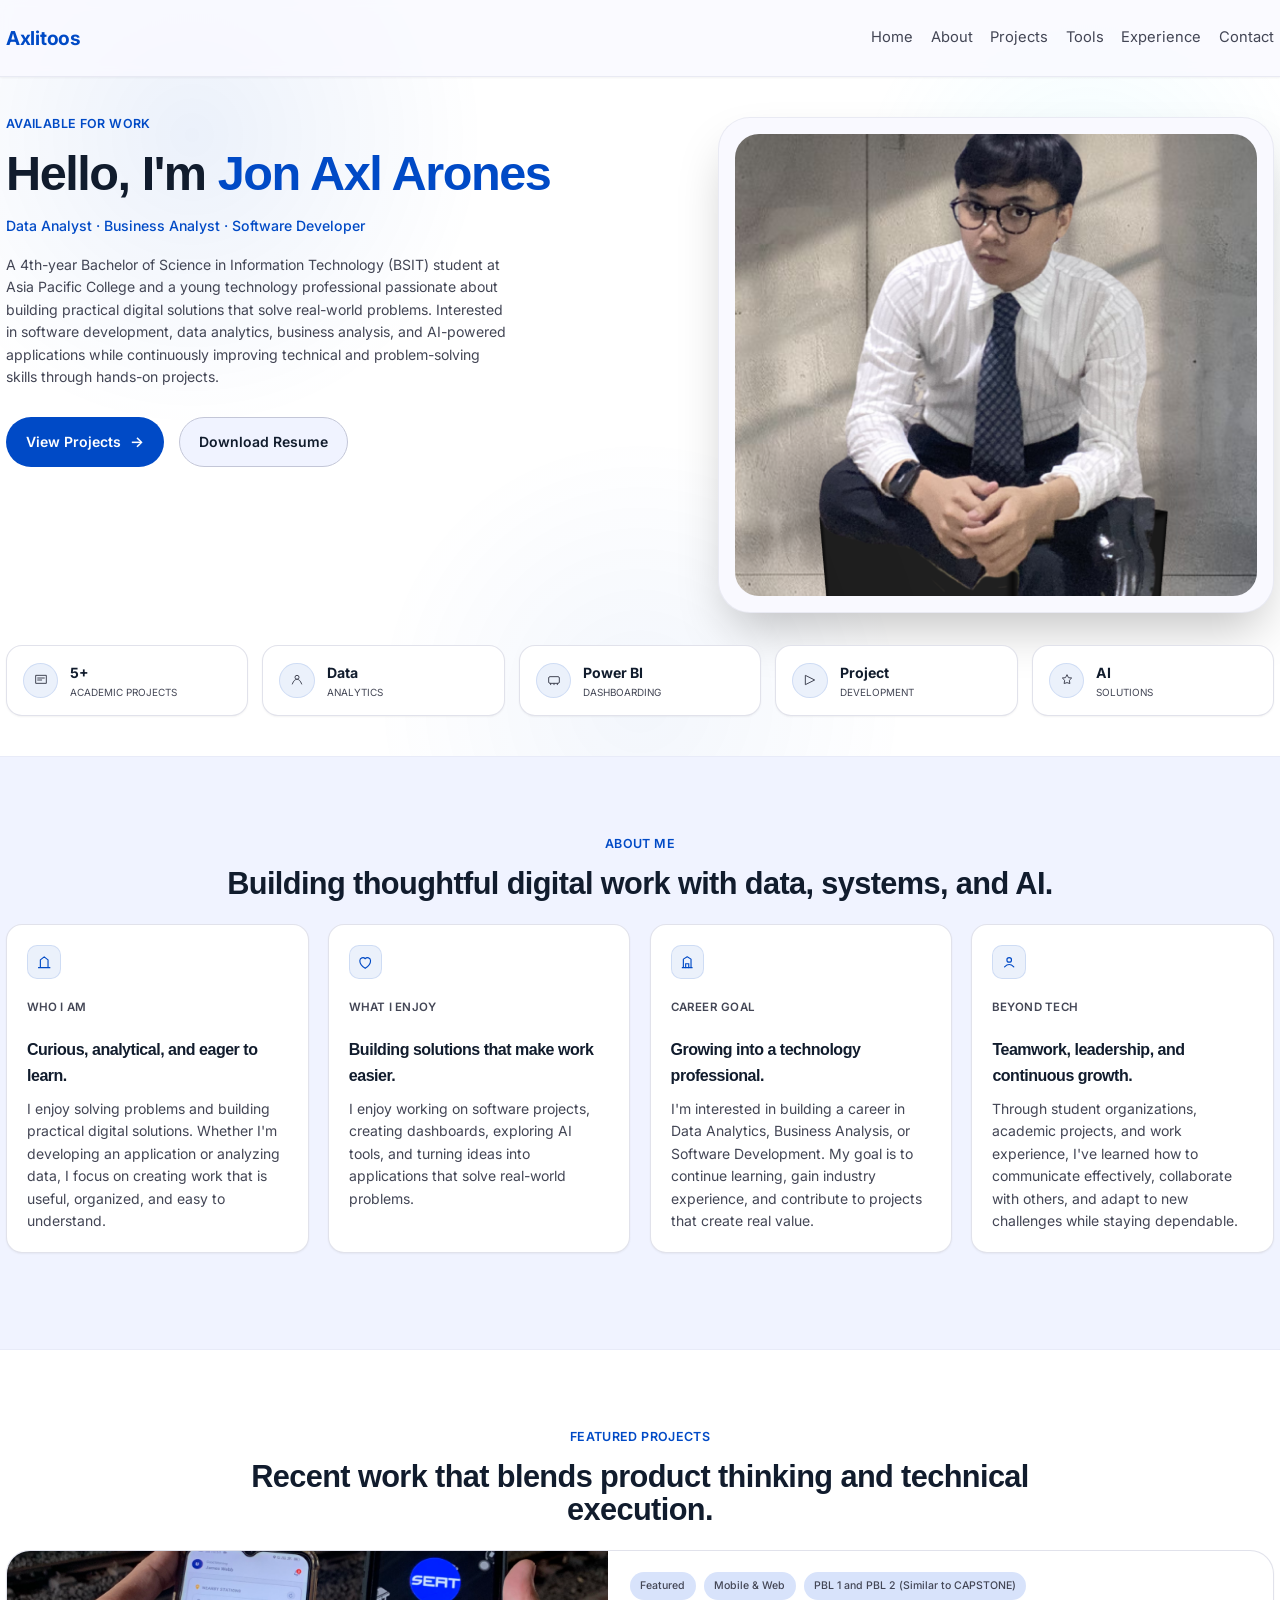
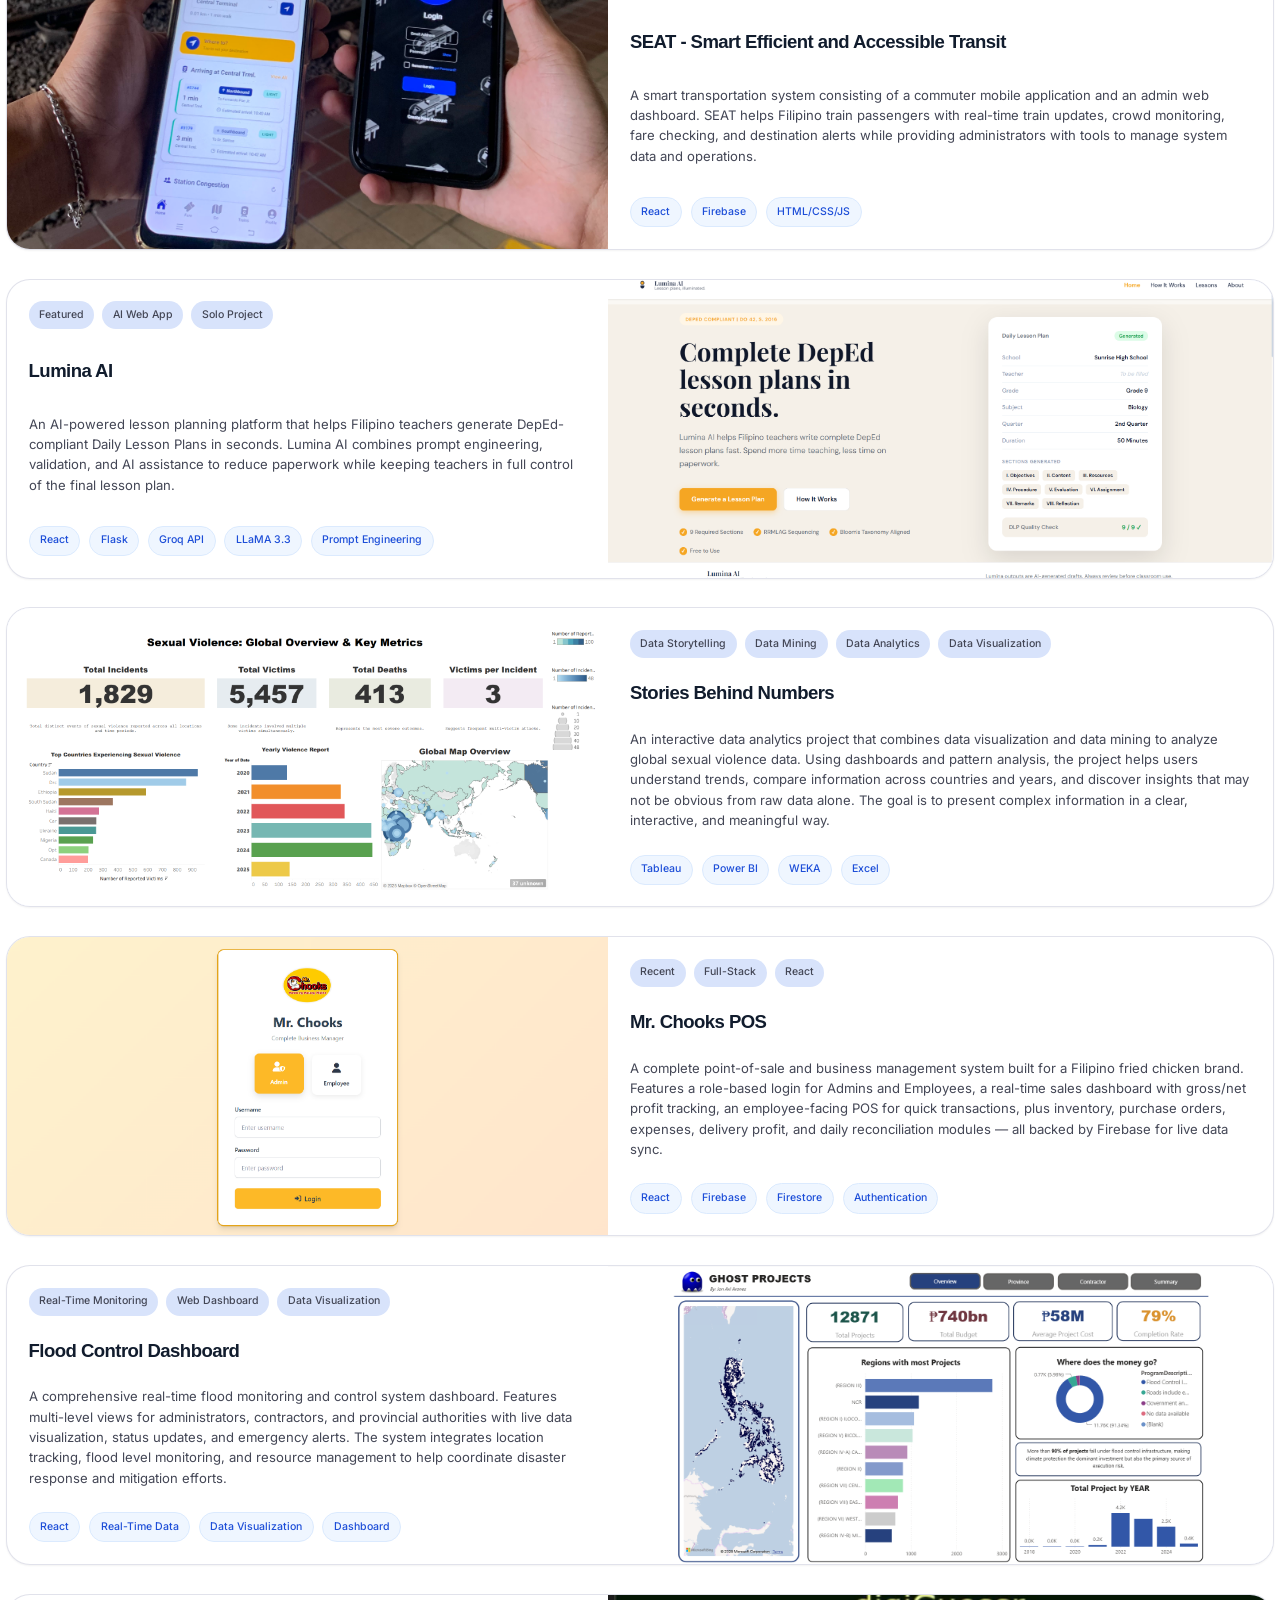
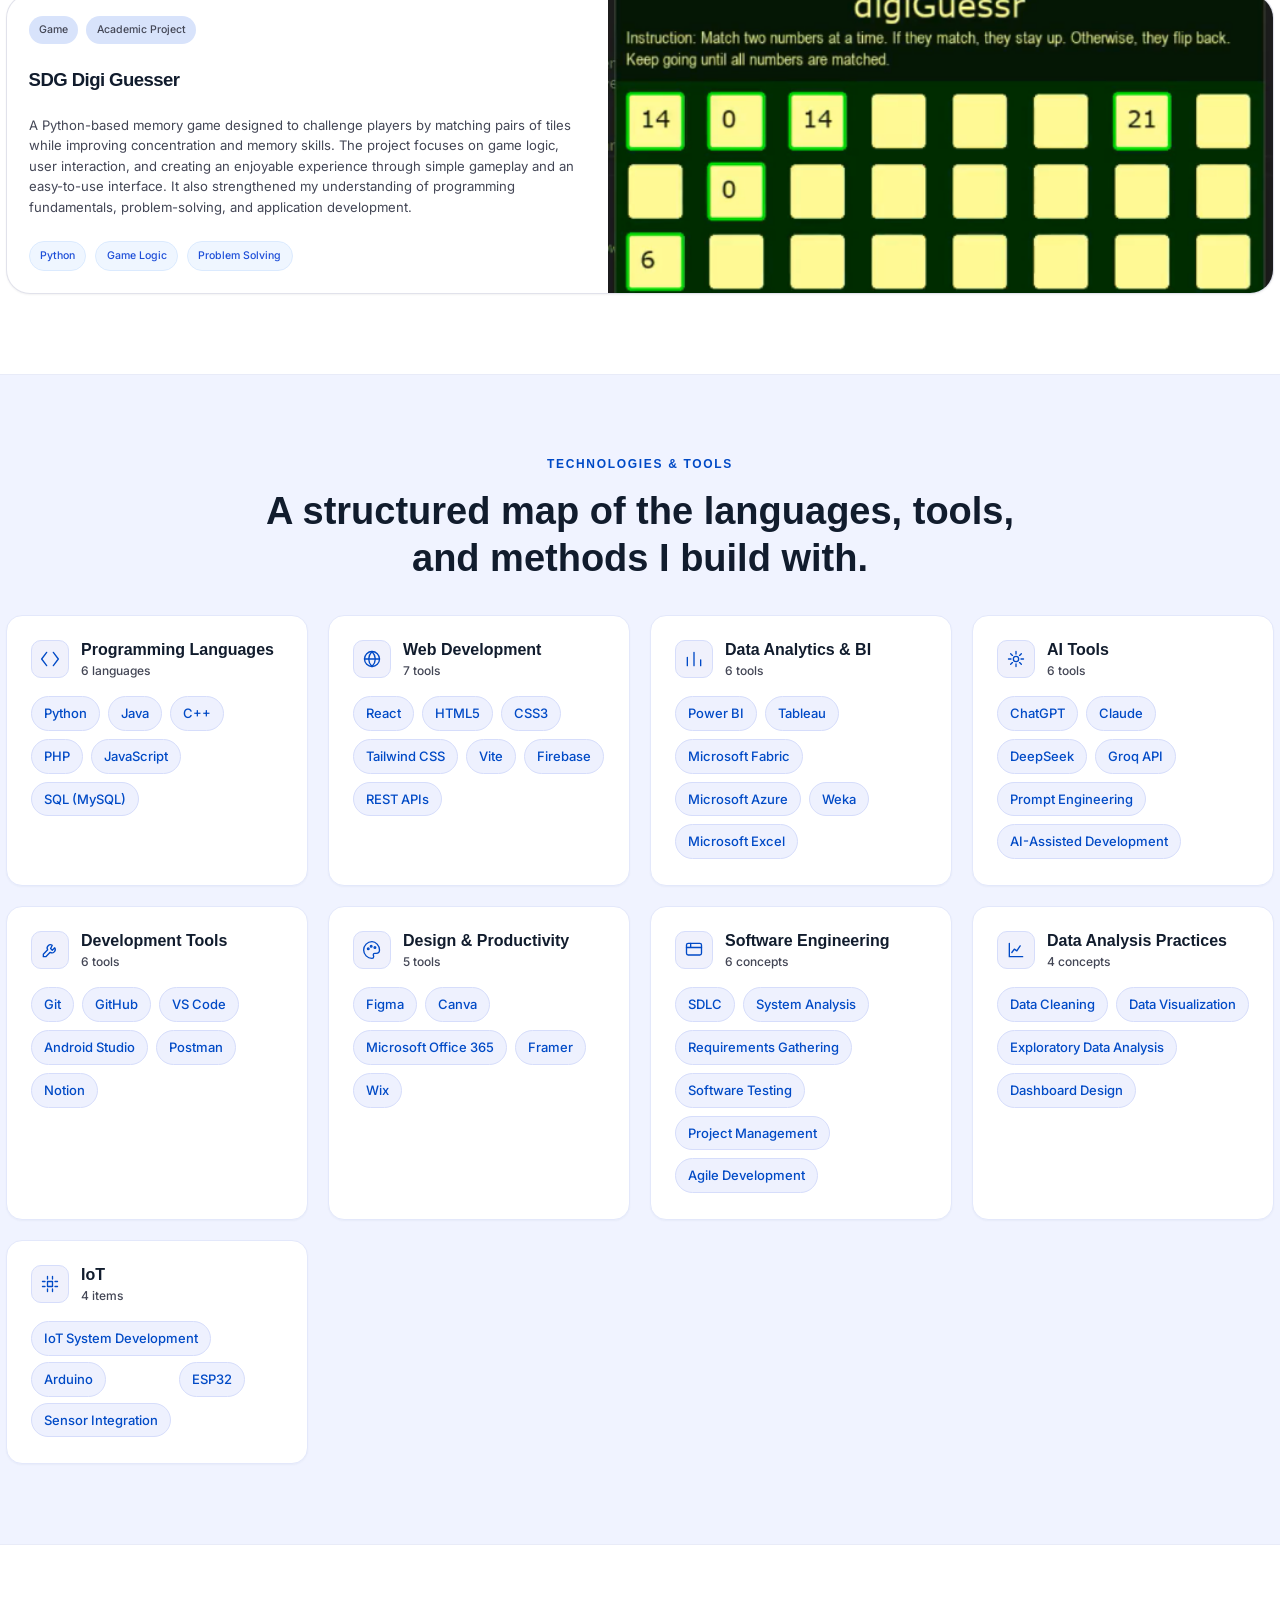
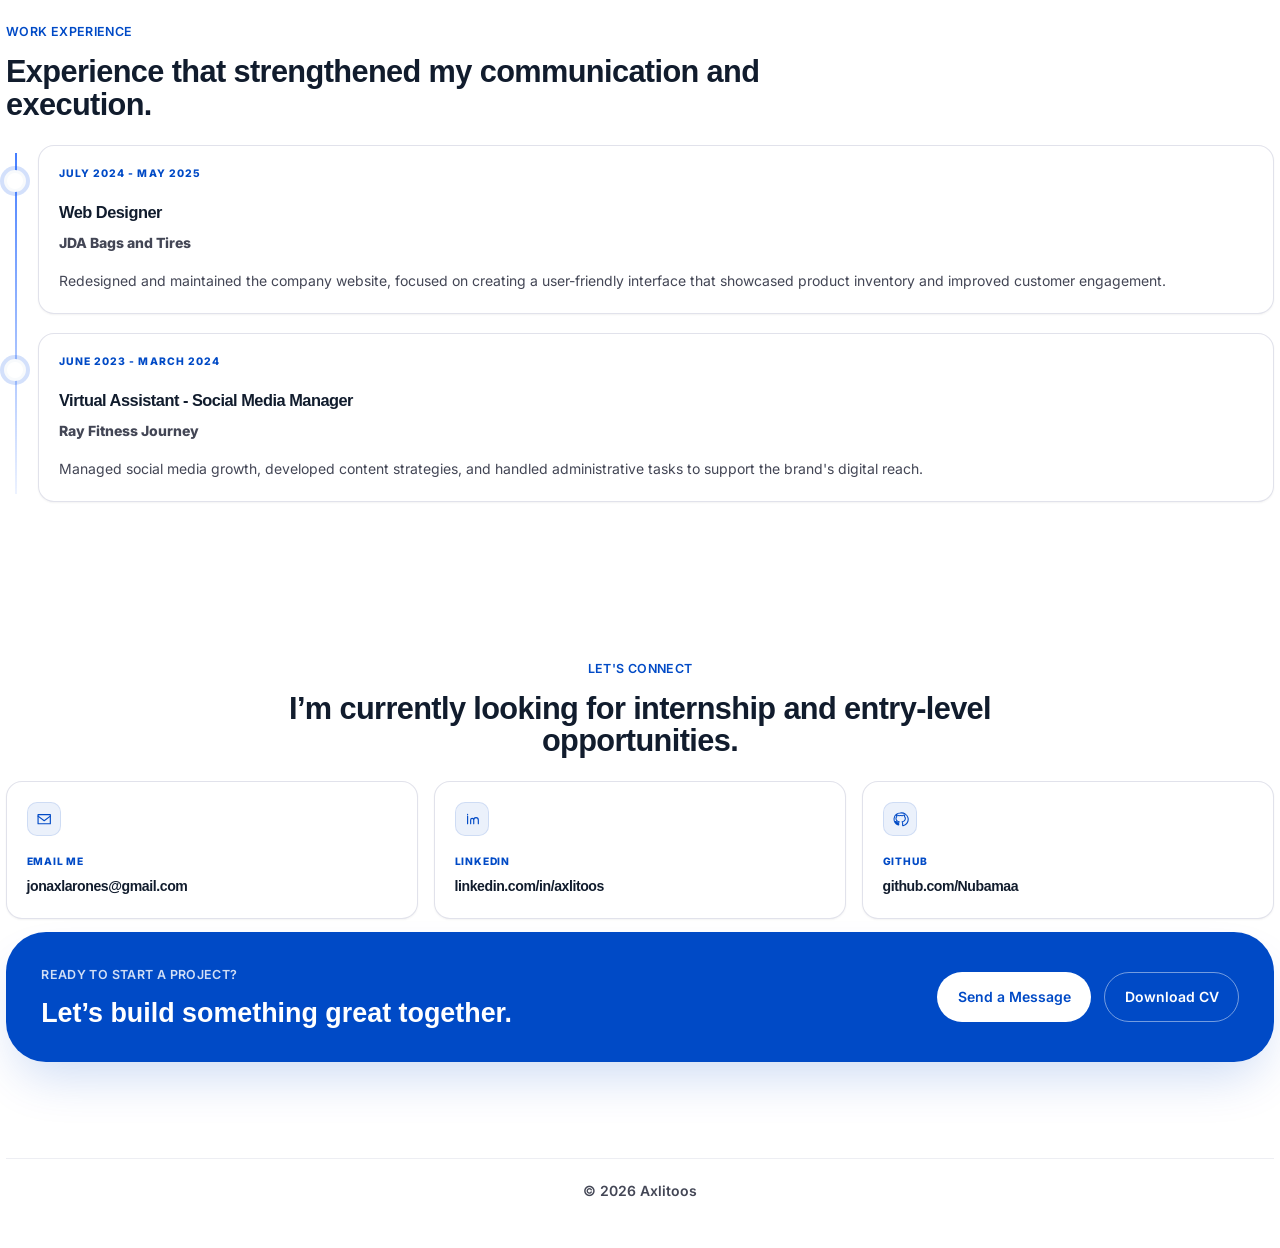
==== commit 157ba484: "Adjust Tools section spacing and IoT tag layout" ====
--- a/axlitoos/index.html
+++ b/axlitoos/index.html
@@ -1,7 +1,7 @@
 <html lang="en"><head>
     <meta charset="UTF-8">
     <meta name="viewport" content="width=device-width, initial-scale=1.0">
-    <title>Jon Axl Arones | Portfolio</title>
+    <title>Axlitoos | Portfolio</title>
     <meta name="description" content="Jon Axl Arones portfolio featuring projects, experience, skills, and contact details.">
     <link rel="preconnect" href="https://fonts.googleapis.com">
     <link rel="preconnect" href="https://fonts.gstatic.com" crossorigin="">
@@ -67,13 +67,13 @@
 
 <header class="site-header">
     <div class="container header-bar">
-        <a class="brand" href="#home">Jon Axl Arones</a>
+        <a class="brand" href="#home">Axlitoos</a>
         <button class="menu-button" aria-label="Toggle navigation" aria-expanded="false" aria-controls="primary-nav">Menu</button>
         <nav class="site-nav" id="primary-nav">
             <a href="#home">Home</a>
             <a href="#about">About</a>
             <a href="#projects">Projects</a>
-            <a href="#skills">Skills</a>
+            <a href="#tools">Tools</a>
             <a href="#experience">Experience</a>
             <a href="#contact">Contact</a>
         </nav>
@@ -177,11 +177,9 @@
 
     <section class="section" id="projects">
         <div class="container">
-            <div class="section-heading section-heading-row">
-                <div>
-                    <p class="eyebrow">Featured Projects</p>
-                    <h2>Recent work that blends product thinking and technical execution.</h2>
-                </div>
+            <div class="section-heading centered">
+                <p class="eyebrow">Featured Projects</p>
+                <h2>Recent work that blends product thinking and technical execution.</h2>
             </div>
 
             <div class="project-stack">
@@ -313,75 +311,142 @@
         </div>
     </section>
 
-    <section class="section section-muted" id="skil    ls">
+    <section class="section section-muted tools-section" id="tools">
         <div class="container">
-            <div class="section-heading centered">
-                <p class="eyebrow">Technical Proficiency</p>
-                <h2>Tools and concepts I use to build, analyze, and ship work.</h2>
-            </div>
-
-            <div class="skills-grid">
-                <article class="skill-card">
-                    <span class="card-icon" aria-hidden="true"><svg viewBox="0 0 24 24"><path d="M5 19h14M7 16l3-8 4 6 3-4" fill="none" stroke="currentColor" stroke-width="1.5" stroke-linecap="round" stroke-linejoin="round"></path></svg></span>
-                    <h3>Data Analytics</h3>
-                    <div class="tag-row">
-                        <span class="pill">SQL / MySQL</span>
-                        <span class="pill">Power BI</span>
-                        <span class="pill">Tableau</span>
-                        <span class="pill">Predictive Modeling</span>
-                        <span class="pill">Data Visualization</span>
-                    </div>
-                </article>
-                <article class="skill-card">
-                    <span class="card-icon" aria-hidden="true"><svg viewBox="0 0 24 24"><path d="M6 5h12M6 12h12M6 19h12" fill="none" stroke="currentColor" stroke-width="1.5" stroke-linecap="round"></path></svg></span>
-                    <h3>Programming</h3>
-                    <div class="tag-row">
-                        <span class="pill">Python</span>
-                        <span class="pill">Java</span>
-                        <span class="pill">C++</span>
-                        <span class="pill">PHP</span>
-                    </div>
-                </article>
-                <article class="skill-card">
-                    <span class="card-icon" aria-hidden="true"><svg viewBox="0 0 24 24"><path d="M4 6h16v12H4z" fill="none" stroke="currentColor" stroke-width="1.5"></path><path d="M8 10h8M8 14h5" stroke="currentColor" stroke-width="1.5" stroke-linecap="round"></path></svg></span>
-                    <h3>Web Development</h3>
-                    <div class="tag-row">
-                        <span class="pill">React</span>
-                        <span class="pill">HTML/CSS/JS</span>
-                        <span class="pill">Tailwind CSS</span>
-                        <span class="pill">Vite</span>
-                    </div>
-                </article>
-                <article class="skill-card">
-                    <span class="card-icon" aria-hidden="true"><svg viewBox="0 0 24 24"><path d="M6 5h12v14H6z" fill="none" stroke="currentColor" stroke-width="1.5"></path><path d="M9 9h6M9 13h4" stroke="currentColor" stroke-width="1.5" stroke-linecap="round"></path></svg></span>
-                    <h3>Productivity &amp; Design</h3>
-                    <div class="tag-row">
-                        <span class="pill">Figma</span>
-                        <span class="pill">Canva</span>
-                        <span class="pill">Advanced Excel</span>
-                        <span class="pill">Office 365</span>
-                    </div>
-                </article>
-                <article class="skill-card">
-                    <span class="card-icon" aria-hidden="true"><svg viewBox="0 0 24 24"><path d="M5 7h14v10H5z" fill="none" stroke="currentColor" stroke-width="1.5"></path><path d="M8 10h8M8 13h5" stroke="currentColor" stroke-width="1.5" stroke-linecap="round"></path></svg></span>
-                    <h3>Development Tools</h3>
-                    <div class="tag-row">
-                        <span class="pill">GitHub</span>
-                        <span class="pill">VS Code</span>
-                        <span class="pill">Firebase</span>
-                        <span class="pill">REST APIs</span>
-                    </div>
-                </article>
-                <article class="skill-card">
-                    <span class="card-icon" aria-hidden="true"><svg viewBox="0 0 24 24"><path d="M12 4l2.2 4.5L19 9l-3.5 3.4.8 4.9L12 15.9 7.7 17.3l.8-4.9L5 9l4.8-.5z" fill="none" stroke="currentColor" stroke-width="1.5" stroke-linejoin="round"></path></svg></span>
-                    <h3>AI Tools</h3>
-                    <div class="tag-row">
-                        <span class="pill">Groq API</span>
-                        <span class="pill">LLaMA 3.3</span>
-                        <span class="pill">AI Prompting</span>
-                        <span class="pill">Validation</span>
-                    </div>
-                </article>
+            <div class="tools-wrap">
+                <div class="tools-eyebrow">Technologies &amp; Tools</div>
+                <h2 class="tools-title">A structured map of the languages, tools, and methods I build with.</h2>
+
+                <div class="tools-grid">
+                    <div class="card">
+                        <div class="card-head">
+                            <div class="icon"><svg viewBox="0 0 24 24"><path d="M8 4L2 12l6 8M16 4l6 8-6 8"/></svg></div>
+                            <div>
+                                <h3>Programming Languages</h3>
+                                <div class="count">6 languages</div>
+                            </div>
+                        </div>
+                        <div class="tags">
+                            <span class="tag">Python</span><span class="tag">Java</span><span class="tag">C++</span>
+                            <span class="tag">PHP</span><span class="tag">JavaScript</span><span class="tag">SQL (MySQL)</span>
+                        </div>
+                    </div>
+
+                    <div class="card">
+                        <div class="card-head">
+                            <div class="icon"><svg viewBox="0 0 24 24"><circle cx="12" cy="12" r="9"/><path d="M3 12h18M12 3c2.5 2.7 4 6 4 9s-1.5 6.3-4 9c-2.5-2.7-4-6-4-9s1.5-6.3 4-9z"/></svg></div>
+                            <div>
+                                <h3>Web Development</h3>
+                                <div class="count">7 tools</div>
+                            </div>
+                        </div>
+                        <div class="tags">
+                            <span class="tag">React</span><span class="tag">HTML5</span><span class="tag">CSS3</span>
+                            <span class="tag">Tailwind CSS</span><span class="tag">Vite</span><span class="tag">Firebase</span>
+                            <span class="tag">REST APIs</span>
+                        </div>
+                    </div>
+
+                    <div class="card">
+                        <div class="card-head">
+                            <div class="icon"><svg viewBox="0 0 24 24"><path d="M4 20V10M12 20V4M20 20v-7"/></svg></div>
+                            <div>
+                                <h3>Data Analytics &amp; BI</h3>
+                                <div class="count">6 tools</div>
+                            </div>
+                        </div>
+                        <div class="tags">
+                            <span class="tag">Power BI</span><span class="tag">Tableau</span><span class="tag">Microsoft Fabric</span>
+                            <span class="tag">Microsoft Azure</span><span class="tag">Weka</span><span class="tag">Microsoft Excel</span>
+                        </div>
+                    </div>
+
+                    <div class="card">
+                        <div class="card-head">
+                            <div class="icon"><svg viewBox="0 0 24 24"><path d="M12 3v3M12 18v3M3 12h3M18 12h3M5.6 5.6l2.1 2.1M16.3 16.3l2.1 2.1M18.4 5.6l-2.1 2.1M7.7 16.3l-2.1 2.1"/><circle cx="12" cy="12" r="3.2"/></svg></div>
+                            <div>
+                                <h3>AI Tools</h3>
+                                <div class="count">6 tools</div>
+                            </div>
+                        </div>
+                        <div class="tags">
+                            <span class="tag">ChatGPT</span><span class="tag">Claude</span><span class="tag">DeepSeek</span>
+                            <span class="tag">Groq API</span><span class="tag">Prompt Engineering</span><span class="tag">AI-Assisted Development</span>
+                        </div>
+                    </div>
+
+                    <div class="card">
+                        <div class="card-head">
+                            <div class="icon"><svg viewBox="0 0 24 24"><path d="M14.7 6.3a4 4 0 0 0-5.5 5.5L4 17v3h3l5.2-5.2a4 4 0 0 0 5.5-5.5l-3 3-2-2z"/></svg></div>
+                            <div>
+                                <h3>Development Tools</h3>
+                                <div class="count">6 tools</div>
+                            </div>
+                        </div>
+                        <div class="tags">
+                            <span class="tag">Git</span><span class="tag">GitHub</span><span class="tag">VS Code</span>
+                            <span class="tag">Android Studio</span><span class="tag">Postman</span><span class="tag">Notion</span>
+                        </div>
+                    </div>
+
+                    <div class="card">
+                        <div class="card-head">
+                            <div class="icon"><svg viewBox="0 0 24 24"><path d="M12 2a10 10 0 0 0 0 20c1.5 0 2-1 2-2s-.5-1.5-.5-2.3c0-1 .8-1.7 1.8-1.7H17a4 4 0 0 0 4-4c0-5.5-4.5-10-9-10z"/><circle cx="7.5" cy="10.5" r="1"/><circle cx="11" cy="7.5" r="1"/><circle cx="15.5" cy="9" r="1"/></svg></div>
+                            <div>
+                                <h3>Design &amp; Productivity</h3>
+                                <div class="count">5 tools</div>
+                            </div>
+                        </div>
+                        <div class="tags">
+                            <span class="tag">Figma</span><span class="tag">Canva</span><span class="tag">Microsoft Office 365</span>
+                            <span class="tag">Framer</span><span class="tag">Wix</span>
+                        </div>
+                    </div>
+
+                    <div class="card">
+                        <div class="card-head">
+                            <div class="icon"><svg viewBox="0 0 24 24"><rect x="3" y="4" width="18" height="14" rx="2"/><path d="M3 9h18M8 4v5"/></svg></div>
+                            <div>
+                                <h3>Software Engineering</h3>
+                                <div class="count">6 concepts</div>
+                            </div>
+                        </div>
+                        <div class="tags">
+                            <span class="tag">SDLC</span><span class="tag">System Analysis</span><span class="tag">Requirements Gathering</span>
+                            <span class="tag">Software Testing</span><span class="tag">Project Management</span><span class="tag">Agile Development</span>
+                        </div>
+                    </div>
+
+                    <div class="card">
+                        <div class="card-head">
+                            <div class="icon"><svg viewBox="0 0 24 24"><path d="M4 4v16h16"/><path d="M7 15l3-4 3 2 4-6"/></svg></div>
+                            <div>
+                                <h3>Data Analysis Practices</h3>
+                                <div class="count">4 concepts</div>
+                            </div>
+                        </div>
+                        <div class="tags">
+                            <span class="tag">Data Cleaning</span><span class="tag">Data Visualization</span>
+                            <span class="tag">Exploratory Data Analysis</span><span class="tag">Dashboard Design</span>
+                        </div>
+                    </div>
+
+                    <div class="card">
+                        <div class="card-head">
+                            <div class="icon"><svg viewBox="0 0 24 24"><rect x="9" y="9" width="6" height="6"/><path d="M9 3v3M15 3v3M9 18v3M15 18v3M3 9h3M3 15h3M18 9h3M18 15h3"/></svg></div>
+                            <div>
+                                <h3>IoT</h3>
+                                <div class="count">4 items</div>
+                            </div>
+                        </div>
+                        <div class="tags two-row">
+                            <span class="tag tag-full-width">IoT System Development</span>
+                            <span class="tag">Arduino</span>
+                            <span class="tag">ESP32</span>
+                            <span class="tag">Sensor Integration</span>
+                        </div>
+                    </div>
+                </div>
             </div>
         </div>
     </section>
@@ -418,15 +483,15 @@
             </div>
 
             <div class="contact-grid">
-                <a class="contact-card" href="mailto:axlarones@gmail.com">
+                <a class="contact-card" href="mailto:jonaxlarones@gmail.com">
                     <span class="card-icon" aria-hidden="true"><svg viewBox="0 0 24 24"><path d="M4 6h16v12H4z" fill="none" stroke="currentColor" stroke-width="1.5" stroke-linejoin="round"></path><path d="M4 8l8 6 8-6" fill="none" stroke="currentColor" stroke-width="1.5" stroke-linecap="round" stroke-linejoin="round"></path></svg></span>
                     <span class="contact-label">Email Me</span>
-                    <strong>axlarones@gmail.com</strong>
+                    <strong>jonaxlarones@gmail.com</strong>
                 </a>
-                <a class="contact-card" href="www.linkedin.com/in/axlitoos" target="_blank" rel="noreferrer">
+                <a class="contact-card" href="https://www.linkedin.com/in/axlitoos/" target="_blank" rel="noreferrer">
                     <span class="card-icon" aria-hidden="true"><svg viewBox="0 0 24 24"><path d="M6 8v10M6 5.5v.5M10 18v-5a2 2 0 0 1 4 0v5M14 13.5c0-1.9 1-3.5 3-3.5 2.1 0 3 1.6 3 3.5V18" fill="none" stroke="currentColor" stroke-width="1.5" stroke-linecap="round" stroke-linejoin="round"></path></svg></span>
                     <span class="contact-label">LinkedIn</span>
-                    <strong>linkedin.com/in/jonaxlarones</strong>
+                    <strong>linkedin.com/in/axlitoos</strong>
                 </a>
                 <a class="contact-card" href="https://github.com/Nubamaa" target="_blank" rel="noreferrer">
                     <span class="card-icon" aria-hidden="true"><svg viewBox="0 0 24 24"><path d="M12 4a8 8 0 0 0-2.5 15.6c.4.1.6-.2.6-.4v-1.4c-2.6.6-3.1-1.1-3.1-1.1-.4-.9-1-1.2-1-1.2-.8-.6.1-.6.1-.6.9.1 1.4.9 1.4.9.8 1.4 2.1 1 2.6.8.1-.6.3-1 .6-1.2-2.1-.2-4.2-1-4.2-4.5 0-1 .4-1.8 1-2.4-.1-.2-.4-1 .1-2 0 0 .8-.3 2.6.9a9 9 0 0 1 4.8 0c1.8-1.2 2.6-.9 2.6-.9.5 1 .2 1.8.1 2 .6.6 1 1.4 1 2.4 0 3.5-2.1 4.3-4.2 4.5.3.3.7.9.7 1.9v2.9c0 .2.2.5.6.4A8 8 0 0 0 12 4z" fill="none" stroke="currentColor" stroke-width="1.4" stroke-linejoin="round"></path></svg></span>
@@ -438,10 +503,10 @@
             <div class="cta-banner">
                 <div>
                     <p class="eyebrow eyebrow-light">Ready to start a project?</p>
-                    <h3>Let’s build something useful together.</h3>
+                    <h3>Let’s build something great together.</h3>
                 </div>
                 <div class="cta-actions">
-                    <a class="button button-light" href="mailto:axlarones@gmail.com">Send a Message</a>
+                    <a class="button button-light" href="mailto:jonaxlarones@gmail.com">Send a Message</a>
                     <a class="button button-outline-light" href="files/Arones, Jon Axl [Resume].pdf" target="_blank" rel="noreferrer">Download CV</a>
                 </div>
             </div>
@@ -451,13 +516,7 @@
 
 <footer class="site-footer">
     <div class="container footer-bar">
-        <strong>Jon Axl Arones</strong>
-        <p>© 2026 Jon Axl Arones. BSIT Portfolio.</p>
-        <div class="footer-links">
-            <a href="https://www.linkedin.com/in/jonaxlarones" target="_blank" rel="noreferrer">LinkedIn</a>
-            <a href="https://github.com/Nubamaa" target="_blank" rel="noreferrer">GitHub</a>
-            <a href="mailto:axlarones@gmail.com">Email</a>
-        </div>
+        <p>© 2026 Axlitoos</p>
     </div>
 </footer>
 
--- a/axlitoos/Layouts/styles.css
+++ b/axlitoos/Layouts/styles.css
@@ -921,13 +921,245 @@
 
 .skills-grid {
     display: grid;
-    grid-template-columns: repeat(3, minmax(0, 1fr));
+    grid-template-columns: repeat(auto-fit, minmax(240px, 1fr));
     gap: 1.25rem;
+}
+
+.skill-card {
+    min-height: 240px;
 }
 
 .skill-card h3 {
     margin-bottom: 1rem;
-    font-size: 1.125rem;
+    font-size: 1.15rem;
+}
+
+.tools-wrap {
+    text-align: center;
+}
+
+.tools-eyebrow {
+    display: inline-block;
+    font-family: 'Sora', sans-serif;
+    font-size: 12px;
+    font-weight: 600;
+    letter-spacing: 0.14em;
+    color: var(--primary);
+    text-transform: uppercase;
+    margin-bottom: 14px;
+}
+
+.tools-title {
+    font-family: 'Sora', sans-serif;
+    font-size: clamp(26px, 3.4vw, 38px);
+    font-weight: 700;
+    line-height: 1.25;
+    max-width: 760px;
+    margin: 0 auto 32px;
+}
+
+.tools-sub {
+    color: var(--muted);
+    font-size: 0.94rem;
+    max-width: 520px;
+    margin: 0 auto 48px;
+    line-height: 1.7;
+}
+
+.tools-grid {
+    display: grid;
+    grid-template-columns: repeat(auto-fit, minmax(280px, 1fr));
+    gap: 20px;
+    align-items: stretch;
+}
+
+.card-span-two {
+    grid-column: span 2;
+}
+
+.card {
+    background: var(--surface);
+    border: 1px solid rgba(227, 232, 251, 1);
+    border-radius: 16px;
+    padding: 24px 24px 26px;
+    display: flex;
+    flex-direction: column;
+    gap: 16px;
+    box-shadow: 0 1px 2px rgba(30, 41, 90, 0.04);
+    min-height: 0;
+}
+
+.card-head {
+    display: flex;
+    flex-wrap: wrap;
+    align-items: flex-start;
+    gap: 12px;
+}
+
+.card-head > div {
+    min-width: 0;
+    display: flex;
+    flex-direction: column;
+    align-items: flex-start;
+}
+
+.icon {
+    flex: none;
+    width: 38px;
+    height: 38px;
+    border-radius: 10px;
+    background: rgba(68, 83, 216, 0.08);
+    border: 1px solid rgba(214, 221, 251, 1);
+    display: flex;
+    align-items: center;
+    justify-content: center;
+}
+
+.icon svg {
+    display: block;
+    margin: auto;
+    width: 20px;
+    height: 20px;
+    stroke: var(--primary);
+    fill: none;
+    stroke-width: 1.6;
+    stroke-linecap: round;
+    stroke-linejoin: round;
+}
+
+.card h3 {
+    font-family: 'Sora', sans-serif;
+    font-size: 16px;
+    font-weight: 600;
+    margin: 0;
+    line-height: 1.3;
+}
+
+.count {
+    font-size: 12px;
+    color: var(--muted);
+    font-weight: 500;
+}
+
+.tags {
+    display: flex;
+    flex-wrap: wrap;
+    gap: 8px;
+}
+
+.tags.two-row {
+    display: grid;
+    grid-template-columns: repeat(2, minmax(0, max-content));
+    gap: 6px 8px;
+    justify-items: start;
+    align-items: start;
+}
+
+.tags.two-row .tag-full-width {
+    grid-column: 1 / -1;
+    justify-self: start;
+    width: auto;
+}
+
+.tag {
+    background: rgba(238, 241, 254, 1);
+    color: var(--primary);
+    border: 1px solid rgba(214, 221, 251, 1);
+    padding: 6px 12px;
+    border-radius: 20px;
+    font-size: 13px;
+    font-weight: 500;
+    white-space: normal;
+    word-break: break-word;
+    display: inline-flex;
+    align-items: center;
+    justify-content: flex-start;
+    width: fit-content;
+    max-width: 100%;
+}
+
+@media (max-width: 520px) {
+    .card {
+        padding: 20px;
+    }
+}
+
+@media (max-width: 520px) {
+    .card {
+        padding: 20px;
+    }
+}
+
+.tools-layout {
+    display: grid;
+    grid-template-columns: repeat(auto-fit, minmax(260px, 1fr));
+    gap: 1.4rem;
+    align-items: start;
+}
+
+.tool-card {
+    display: grid;
+    gap: 1rem;
+    padding: 1.65rem;
+    background: linear-gradient(180deg, rgba(255, 255, 255, 0.98), rgba(244, 247, 255, 0.95));
+    border: 1px solid rgba(195, 198, 215, 0.55);
+    border-radius: 28px;
+    box-shadow: 0 20px 40px rgba(15, 23, 42, 0.06);
+}
+
+.tool-card-heading {
+    display: flex;
+    align-items: center;
+    gap: 0.85rem;
+}
+
+.tool-badge {
+    display: inline-grid;
+    place-items: center;
+    width: 2.6rem;
+    height: 2.6rem;
+    border-radius: 16px;
+    color: var(--primary);
+    background: rgba(22, 93, 255, 0.12);
+    font-size: 0.9rem;
+    font-weight: 700;
+}
+
+.tool-card h3 {
+    margin: 0;
+    font-size: 1.05rem;
+    line-height: 1.3;
+    letter-spacing: -0.02em;
+}
+
+.tool-list {
+    display: grid;
+    grid-template-columns: repeat(auto-fit, minmax(120px, 1fr));
+    gap: 0.75rem;
+    list-style: none;
+    margin: 0;
+    padding: 0;
+}
+
+.tool-list li {
+    display: inline-flex;
+    align-items: center;
+    justify-content: center;
+    padding: 0.65rem 0.85rem;
+    border-radius: 999px;
+    background: rgba(221, 234, 254, 0.9);
+    color: #1d4ed8;
+    border: 1px solid rgba(219, 234, 254, 0.95);
+    font-size: 0.86rem;
+    font-weight: 600;
+}
+
+.section-copy {
+    max-width: 46rem;
+    margin: 0 auto 1.8rem;
+    color: var(--muted);
+    font-size: 0.95rem;
+    line-height: 1.8;
 }
 
 .timeline {
@@ -1041,7 +1273,7 @@
 
 .footer-bar {
     display: flex;
-    justify-content: space-between;
+    justify-content: center;
     align-items: center;
     gap: 1rem;
     color: var(--muted);
